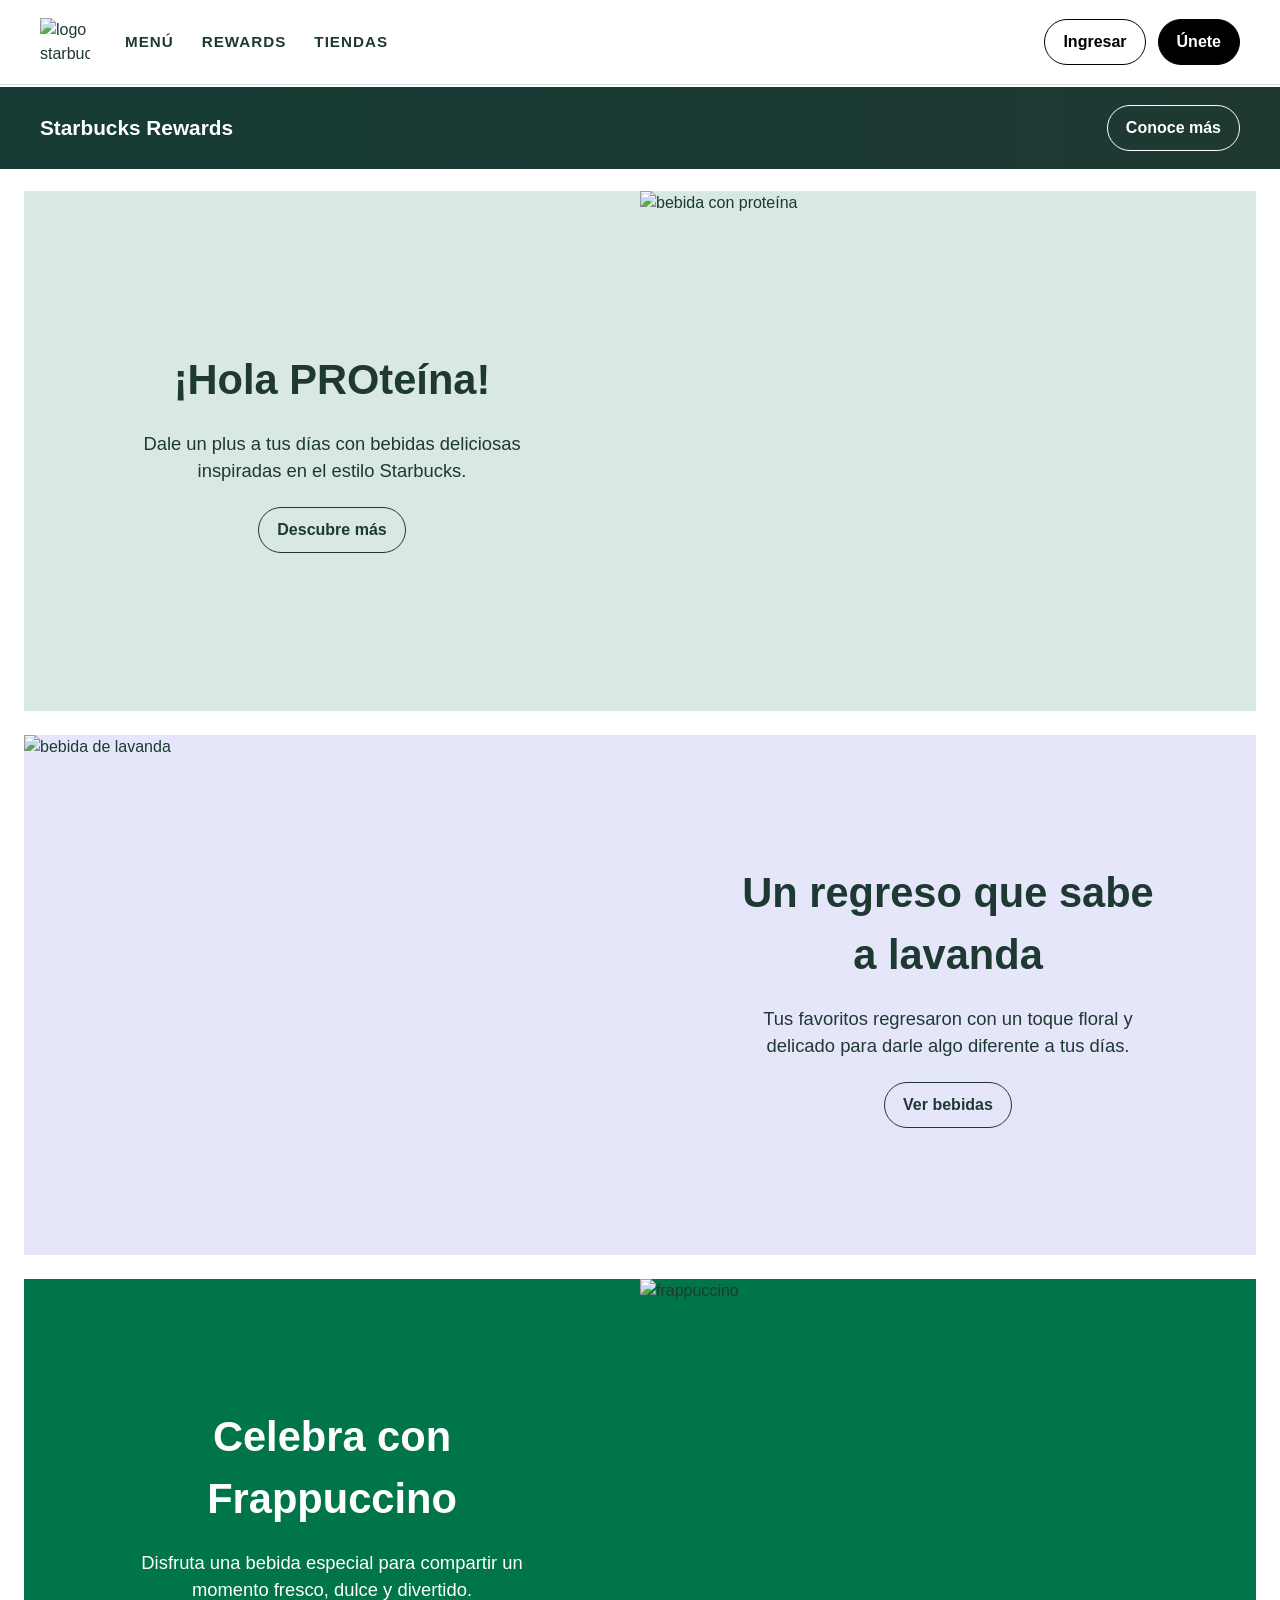
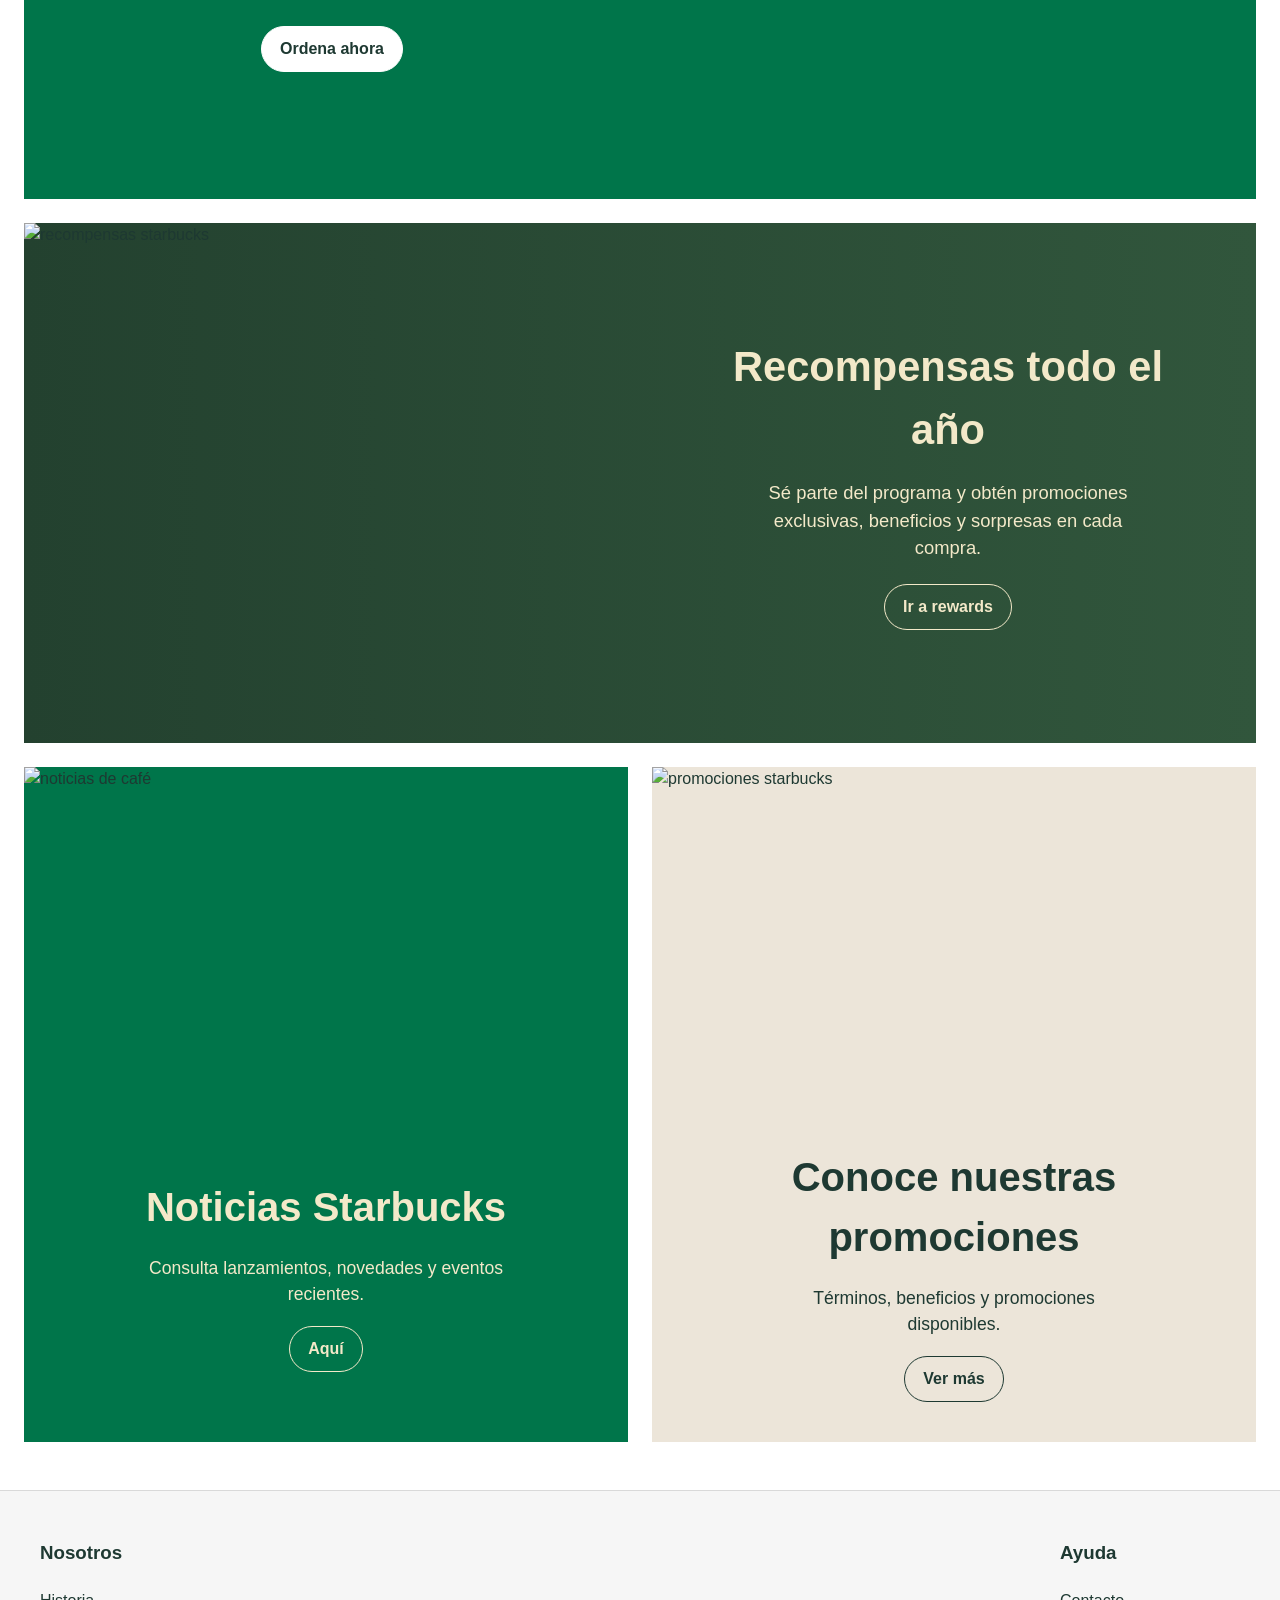
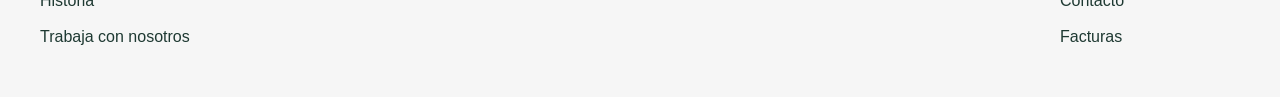
==== index.html @ 91d289ae "acomodo de imagnes" ====
<!DOCTYPE html>
<html lang="es">
<head>
  <meta charset="UTF-8">
  <meta name="viewport" content="width=device-width, initial-scale=1.0">
  <title>Proyecto Final</title>

  <!-- Referencia a CSS -->
  <link rel="stylesheet" href="styles.css">
</head>
<body>

  <!-- Encabezado -->
  <header class="encabezado">

    <!-- Lado izquierdo: logo + menú -->
    <section class="lado izquierdo">
      <a href="index.html" class="logo">
        <img src="https://static.vecteezy.com/system/resources/previews/022/636/379/non_2x/starbucks-logo-starbucks-icon-transparent-free-png.png" alt="logo starbucks">
      </a>

      <nav class="nav">
        <a href="index.html">Menú</a>
        <a href="rewards.html">Rewards</a>
        <a href="#">Tiendas</a>
      </nav>
    </section>

    <!-- Lado derecho: botones -->
    <section class="lado derecho">
      <a href="#" class="claro">Ingresar</a>
      <a href="#" class="oscuro">Únete</a>
    </section>

  </header>

  <!-- Barra verde -->
  <section class="barra">
    <h1>Starbucks Rewards</h1>
    <a href="rewards.html" class="borde-blanco">Conoce más</a>
  </section>

  <main>

    <!-- Promocional 1 -->
    <section class="promo promo-inicio">
      <section class="txt">
        <h2>¡Hola PROteína!</h2>
        <p>
          Dale un plus a tus días con bebidas deliciosas inspiradas en el estilo Starbucks.
        </p>
        <a href="#" class="btn borde">Descubre más</a>
      </section>

      <section class="img">
        <img src="https://lbal-starbucks-prod-files-default.s3.amazonaws.com/s3fs-public/2026-03/POST_LAUNCH_PROTEINA_MEXICO_MatchaProteinLatte%20(2)%20(1).png" alt="bebida con proteína">
      </section>
    </section>

    <!-- Promocional 2 -->
    <section class="promo promo-lavanda invertir">
      <section class="txt">
        <h2>Un regreso que sabe a lavanda</h2>
        <p>
          Tus favoritos regresaron con un toque floral y delicado para darle algo diferente a tus días.
        </p>
        <a href="#" class="btn borde">Ver bebidas</a>
      </section>

      <section class="img">
        <img src="https://about.starbucks.com/uploads/sites/21/2024/06/SH_WINTER_LIFESTYLE_LAVENDER-WHITE-MOCHA-FRAPP_01.jpg" alt="bebida de lavanda">
      </section>
    </section>

    <!-- Promocional 3 -->
    <section class="promo promo-verde">
      <section class="txt blanco">
        <h2>Celebra con Frappuccino</h2>
        <p>
          Disfruta una bebida especial para compartir un momento fresco, dulce y divertido.
        </p>
        <a href="#" class="btn btn-blanco">Ordena ahora</a>
      </section>

      <section class="img">
        <img src="https://www.clarin.com/2020/09/30/EjIM9hfpm_720x0__1.jpg" alt="frappuccino">
      </section>
    </section>

    <!-- Promocional 4 -->
    <section class="promo promo-oscuro invertir">
      <section class="txt crema">
        <h2>Recompensas todo el año</h2>
        <p>
          Sé parte del programa y obtén promociones exclusivas, beneficios y sorpresas en cada compra.
        </p>
        <a href="rewards.html" class="btn btn-crema">Ir a rewards</a>
      </section>

      <section class="img">
        <img src="https://isopixel.net/wp-content/uploads/2021/09/Merch_reciclado.jpg" alt="recompensas starbucks">
      </section>
    </section>

    <!-- Bloque doble -->
    <section class="doble">

      <!-- Tarjeta 1 -->
      <section class="mini mini-verde">
        <section class="mini-img">
          <img src="https://media.glamour.mx/photos/64e7ae3ae62d96ecddd6262c/16:9/w_2560%2Cc_limit/GL_8.22_Pumpkin-Spice-Lattejpg.jpg" alt="noticias de café">
        </section>

        <section class="mini-txt crema">
          <h2>Noticias Starbucks</h2>
          <p>Consulta lanzamientos, novedades y eventos recientes.</p>
          <a href="#" class="btn btn-crema">Aquí</a>
        </section>
      </section>

      <!-- Tarjeta 2 -->
      <section class="mini mini-claro">
        <section class="mini-img">
          <img src="https://cazaofertas.com.mx/wp-content/uploads/2025/01/Starbucks-Combo-070125-00.jpg" alt="promociones starbucks">
        </section>

        <section class="mini-txt">
          <h2>Conoce nuestras promociones</h2>
          <p>Términos, beneficios y promociones disponibles.</p>
          <a href="#" class="btn borde">Ver más</a>
        </section>
      </section>

    </section>

  </main>

  <!-- Footer -->
  <footer class="pie">
    <section class="cols">

      <section class="col">
        <h3>Nosotros</h3>
        <a href="#">Historia</a>
        <a href="#">Trabaja con nosotros</a>
      </section>

      <section class="col">
        <h3>Ayuda</h3>
        <a href="#">Contacto</a>
        <a href="#">Facturas</a>
      </section>

    </section>
  </footer>

</body>
</html>
---- styles.css ----
/* Ajuste general*/
* {
  margin: 0;
  padding: 0;
  box-sizing: border-box;
}

/* ===== HERENCIA ===== */
body {
  font-family: Arial, Helvetica, sans-serif;
  color: #1e3932;
  line-height: 1.5;
  background-color: #ffffff;
  overflow-x: hidden;
}

a {
  text-decoration: none;
  color: inherit;
}

img {
  width: 100%;
  display: block;
}

/* ===== CONTENEDOR GENERAL ===== */
main {
  max-width: 1280px;
  margin: 0 auto;
  padding: 24px;
}

/* ===== ENCABEZADO ===== */
.encabezado {
  position: sticky;
  top: 0;
  z-index: 1000;
  background-color: #ffffff;
  border-bottom: 1px solid #d9d9d9;
  padding: 18px 40px;

  display: flex;
  justify-content: space-between;
  align-items: center;
}

.lado {
  display: flex;
  align-items: center;
}

.izquierdo {
  gap: 35px;
}

.derecho {
  gap: 12px;
}

/* ===== LOGO ===== */
.logo {
  display: flex;
  align-items: center;
}

.logo img {
  width: 50px;
  height: auto;
}

/* ===== MENÚ ===== */
.nav {
  display: flex;
  gap: 28px;
}

.nav a {
  font-size: 0.95rem;
  font-weight: bold;
  text-transform: uppercase;
  letter-spacing: 1px;
}

.nav a:hover {
  color: #00754a;
}

/* ===== BOTONES ===== */
.btn,
.claro,
.oscuro,
.borde-blanco,
.btn-blanco,
.btn-crema {
  display: inline-block;
  padding: 10px 18px;
  border-radius: 25px;
  font-weight: bold;
  transition: 0.3s;
}

.claro {
  background-color: #ffffff;
  color: #000000;
  border: 1px solid #000000;
}

.oscuro {
  background-color: #000000;
  color: #ffffff;
  border: 1px solid #000000;
}

.borde {
  border: 1px solid #1e3932;
  color: #1e3932;
  background-color: transparent;
}

.borde-blanco {
  border: 1px solid #ffffff;
  color: #ffffff;
  background-color: transparent;
}

.btn-blanco {
  background-color: #ffffff;
  color: #1e3932;
  border: 1px solid #ffffff;
}

.btn-crema {
  background-color: transparent;
  color: #f3e9c9;
  border: 1px solid #f3e9c9;
}

.claro:hover,
.oscuro:hover,
.borde:hover,
.borde-blanco:hover,
.btn-blanco:hover,
.btn-crema:hover {
  transform: scale(1.03);
}

/* ===== BARRA VERDE ===== */
.barra {
  position: sticky;
  top: 87px;
  z-index: 900;
  background: linear-gradient(to right, #163b35, #1e3932);
  color: #ffffff;
  padding: 18px 40px;

  display: flex;
  justify-content: space-between;
  align-items: center;
}

.barra h1 {
  font-size: 1.3rem;
  font-weight: bold;
}

/* ===== PROMOCIONALES ===== */
.promo {
  width: 100%;
  min-height: 520px;
  margin-bottom: 24px;
  overflow: hidden;

  display: flex;
  align-items: stretch;
}

.txt,
.img {
  width: 50%;
  min-height: 520px;
}

.txt {
  display: flex;
  flex-direction: column;
  justify-content: center;
  align-items: center;
  text-align: center;
  padding: 40px 60px;
}

.txt h2 {
  font-size: 2.6rem;
  margin-bottom: 18px;
  max-width: 430px;
}

.txt p {
  font-size: 1.15rem;
  max-width: 420px;
  margin-bottom: 22px;
}

.img {
  overflow: hidden;
}

.img img {
  width: 100%;
  height: 100%;
  object-fit: cover;
  object-position: center;
}

/* ===== COLORES PROMOCIONALES ===== */
.promo-inicio {
  background-color: #d9e8e3;
}

.promo-lavanda {
  background-color:#E6E6FA;
}

.promo-verde {
  background-color: #00754a;
}

.promo-oscuro {
  background: linear-gradient(to right, #23412f, #31563c);
}

.invertir {
  flex-direction: row-reverse;
}

.blanco {
  color: #ffffff;
}

.crema {
  color: #f3e9c9;
}

/* ===== BLOQUE DOBLE ===== */
.doble {
  width: 100%;
  margin-bottom: 24px;

  display: flex;
  gap: 24px;
}

.mini {
  width: 50%;
  min-height: 620px;
  overflow: hidden;

  display: flex;
  flex-direction: column;
}

.mini-verde {
  background-color: #00754a;
}

.mini-claro {
  background-color: #ece5d9;
}

.mini-img {
  height: 340px;
  overflow: hidden;
}

.mini-img img {
  width: 100%;
  height: 340px;
  object-fit: cover;
  object-position: 70% center;
  display:block;
}

.mini-txt {
  flex: 1;
  display: flex;
  flex-direction: column;
  justify-content: center;
  align-items: center;
  gap: 18px;
  text-align: center;
  padding: 40px 30px;
}

.mini-txt h2 {
  font-size: 2.5rem;
  max-width: 420px;
}

.mini-txt p {
  font-size: 1.1rem;
  max-width: 360px;
}

/* ===== FOOTER ===== */
.pie {
  background-color: #f6f6f6;
  padding: 48px 40px;
  border-top: 1px solid #d9d9d9;
}

.cols {
  max-width: 1280px;
  margin: 0 auto;

  display: flex;
  justify-content: space-between;
  gap: 30px;
  flex-wrap: wrap;
}

.col {
  min-width: 180px;

  display: flex;
  flex-direction: column;
  gap: 12px;
}

.col h3 {
  margin-bottom: 10px;
}

.col a:hover {
  color: #00754a;
}
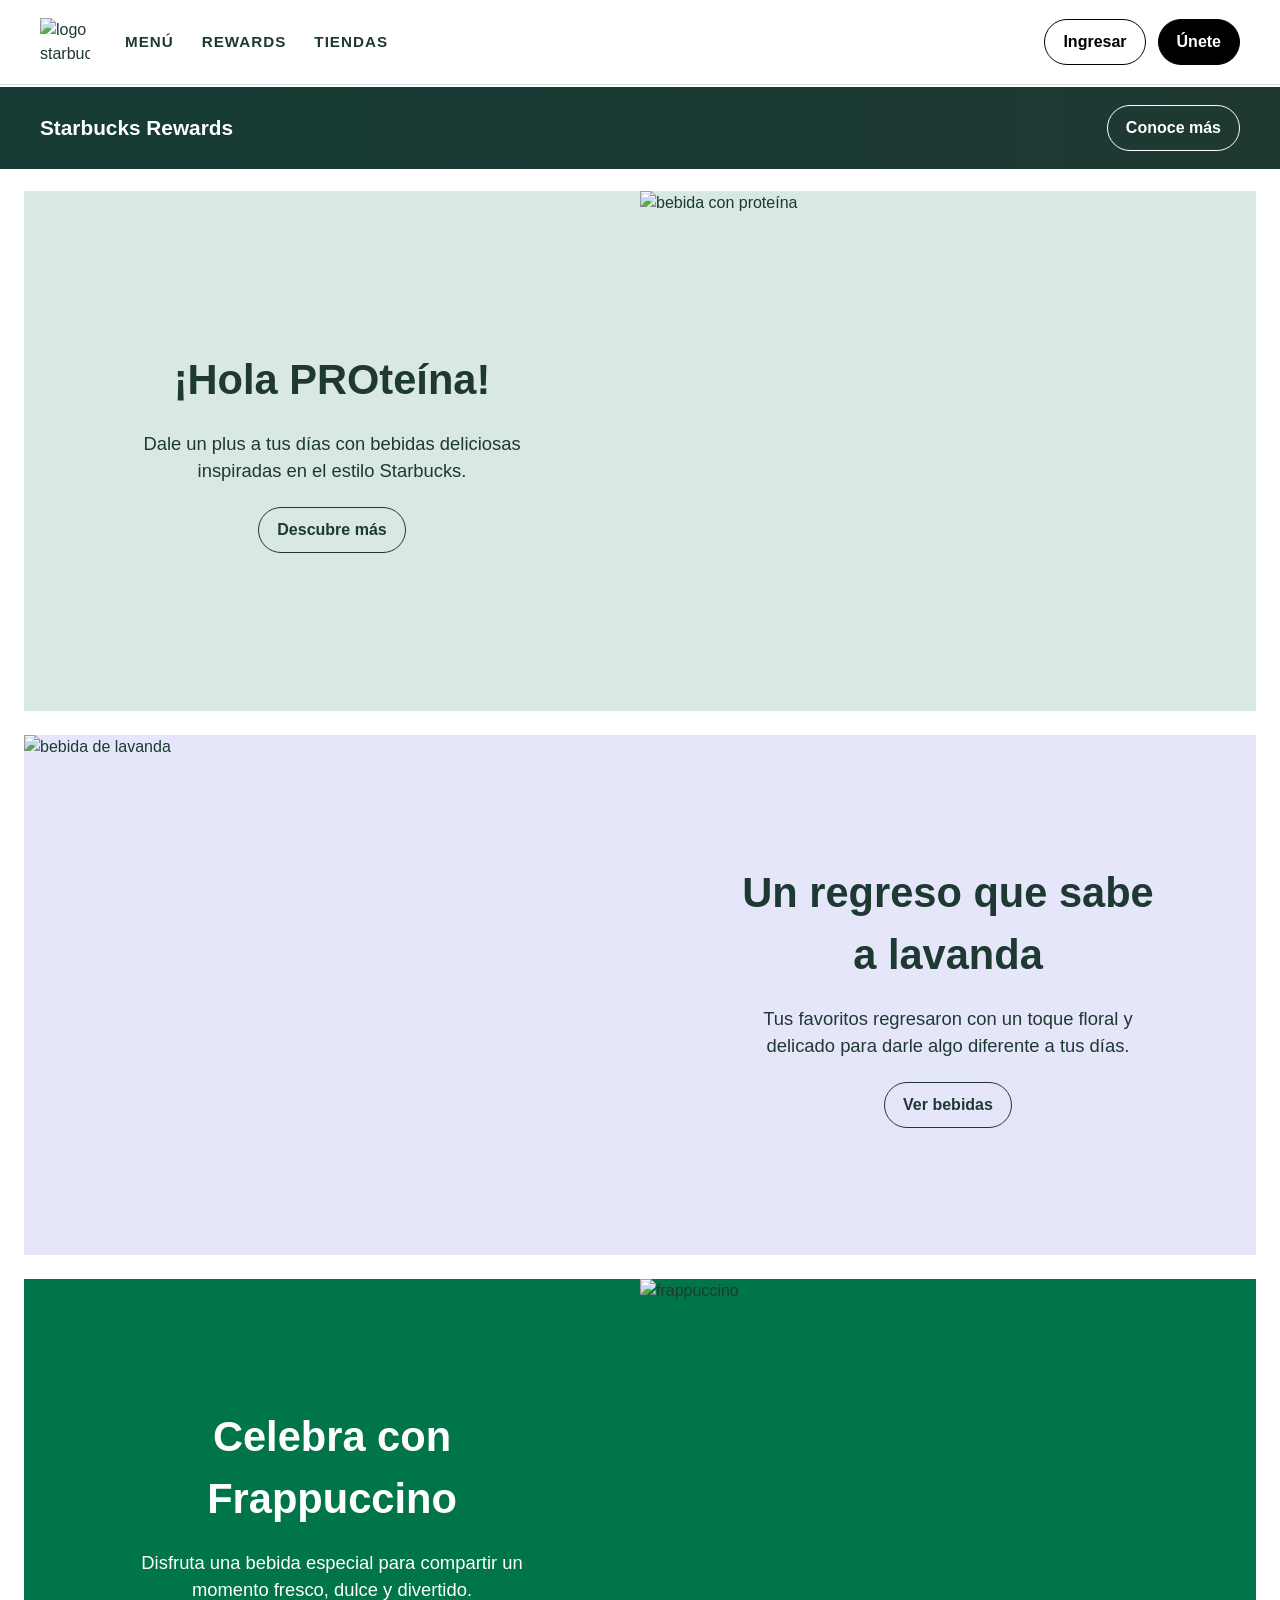
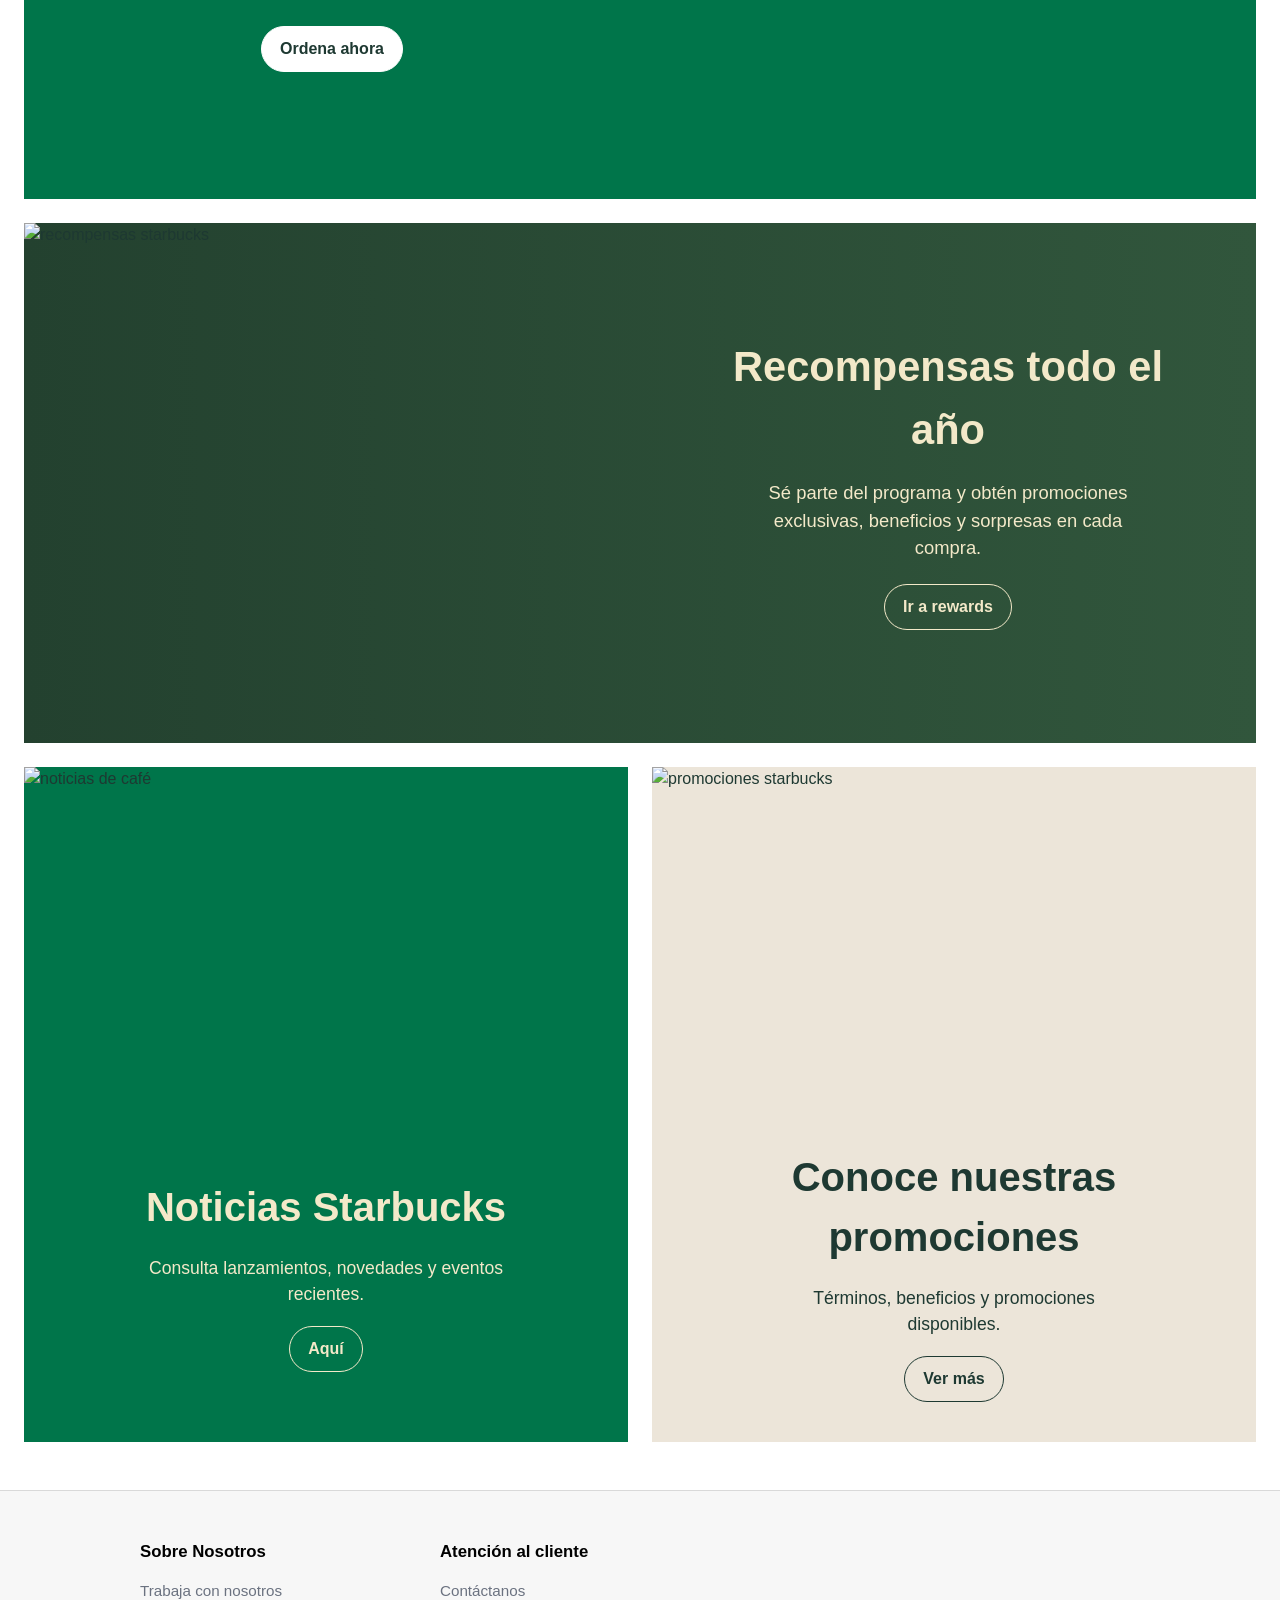
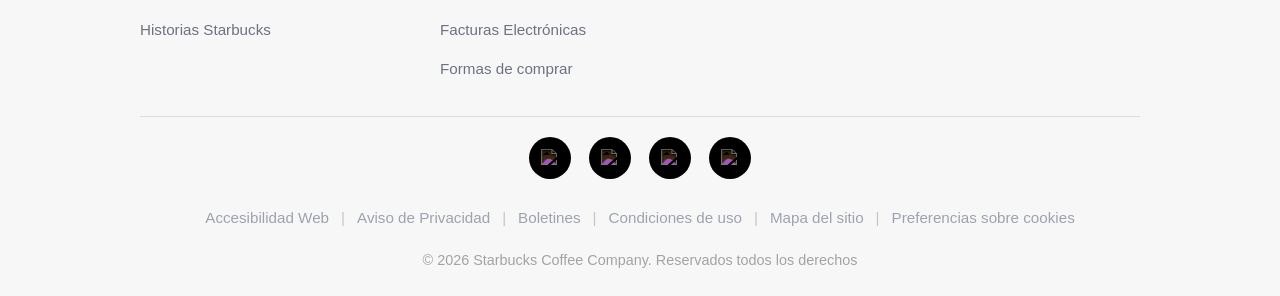
==== commit c1cbbd22: "modificaciones al pie de pagina" ====
--- a/index.html
+++ b/index.html
@@ -121,7 +121,7 @@
       <!-- Tarjeta 2 -->
       <section class="mini mini-claro">
         <section class="mini-img">
-          <img src="https://cazaofertas.com.mx/wp-content/uploads/2025/01/Starbucks-Combo-070125-00.jpg" alt="promociones starbucks">
+          <img src="https://www.hisguadalajara.com.mx/2364647872367/img/promociones/16029121639691835835f8a7fa3db255.jpg" alt="promociones starbucks">
         </section>
 
         <section class="mini-txt">
@@ -135,24 +135,71 @@
 
   </main>
 
-  <!-- Footer -->
-  <footer class="pie">
+ <!-- Pie de página -->
+<footer class="pie">
+
+  <section class="pie-centro">
+
+    <!-- Columnas -->
     <section class="cols">
 
       <section class="col">
-        <h3>Nosotros</h3>
-        <a href="#">Historia</a>
+        <h3>Sobre Nosotros</h3>
         <a href="#">Trabaja con nosotros</a>
+        <a href="#">Historias Starbucks</a>
       </section>
 
       <section class="col">
-        <h3>Ayuda</h3>
-        <a href="#">Contacto</a>
-        <a href="#">Facturas</a>
-      </section>
-
-    </section>
-  </footer>
+        <h3>Atención al cliente</h3>
+        <a href="#">Contáctanos</a>
+        <a href="#">Facturas Electrónicas</a>
+        <a href="#">Formas de comprar</a>
+      </section>
+
+    </section>
+
+    <!-- Línea -->
+    <section class="linea"></section>
+
+    <!-- Redes -->
+    <section class="redes">
+
+      <a href="#" target="_blank" class="red">
+        <img src="https://cdn-icons-png.flaticon.com/512/733/733547.png" alt="facebook">
+      </a>
+
+      <a href="#" target="_blank" class="red">
+        <img src="https://cdn-icons-png.flaticon.com/512/733/733558.png" alt="instagram">
+      </a>
+
+      <a href="#" target="_blank" class="red">
+        <img src="https://cdn-icons-png.flaticon.com/512/733/733579.png" alt="x">
+      </a>
+
+      <a href="#" target="_blank" class="red">
+        <img src="https://cdn-icons-png.flaticon.com/512/733/733646.png" alt="youtube">
+      </a>
+
+    </section>
+
+    <!-- Links legales -->
+    <section class="legal">
+      <a href="#">Accesibilidad Web</a>
+      <a href="#">Aviso de Privacidad</a>
+      <a href="#">Boletines</a>
+      <a href="#">Condiciones de uso</a>
+      <a href="#">Mapa del sitio</a>
+      <a href="#">Preferencias sobre cookies</a>
+    </section>
+
+    <!-- Copy -->
+    <section class="copy">
+      <p>© 2026 Starbucks Coffee Company. Reservados todos los derechos</p>
+    </section>
+
+  </section>
+
+</footer>
 
 </body>
 </html>
--- a/styles.css
+++ b/styles.css
@@ -305,33 +305,116 @@
 
 /* ===== FOOTER ===== */
 .pie {
-  background-color: #f6f6f6;
-  padding: 48px 40px;
+  background-color: #f7f7f7;
   border-top: 1px solid #d9d9d9;
-}
-
+  padding: 48px 24px 24px;
+}
+
+.pie-centro {
+  max-width: 1000px;
+  margin: 0 auto;
+}
+
+/* Columnas */
 .cols {
-  max-width: 1280px;
-  margin: 0 auto;
-
-  display: flex;
-  justify-content: space-between;
-  gap: 30px;
+  display: flex;
+  gap: 80px;
   flex-wrap: wrap;
+  margin-bottom: 36px;
 }
 
 .col {
-  min-width: 180px;
-
   display: flex;
   flex-direction: column;
-  gap: 12px;
+  gap: 16px;
+  min-width: 220px;
 }
 
 .col h3 {
-  margin-bottom: 10px;
+  font-size: 1.05rem;
+  font-weight: bold;
+  color: #000;
+}
+
+.col a {
+  font-size: 0.95rem;
+  color: #6b7280;
 }
 
 .col a:hover {
   color: #00754a;
+}
+
+/* Línea */
+.linea {
+  width: 100%;
+  height: 1px;
+  background-color: #dddddd;
+  margin: 20px 0;
+}
+
+/* Redes */
+.redes {
+  display: flex;
+  justify-content: center;
+  gap: 18px;
+  margin-bottom: 28px;
+}
+
+.red {
+  width: 42px;
+  height: 42px;
+  border-radius: 50%;
+  background-color: #000;
+
+  display: flex;
+  justify-content: center;
+  align-items: center;
+
+  transition: all 0.3s ease;
+}
+
+.red:hover {
+  background-color: #00754a;
+  transform: translateY(-3px) scale(1.1);
+}
+
+.red img {
+  width: 18px;
+  height: 18px;
+  object-fit: contain;
+  filter: invert(1);
+}
+
+/* Links legales */
+.legal {
+  display: flex;
+  justify-content: center;
+  flex-wrap: wrap;
+  gap: 12px;
+  text-align: center;
+  margin-bottom: 20px;
+}
+
+.legal a {
+  font-size: 0.95rem;
+  color: #9ca3af;
+  position: relative;
+}
+
+/* Separadores */
+.legal a:not(:last-child)::after {
+  content: "|";
+  margin-left: 12px;
+  color: #c4c4c4;
+}
+
+/* Copy */
+.copy {
+  text-align: center;
+}
+
+.copy p {
+  font-size: 0.9rem;
+  color: #a3a3a3;
 }
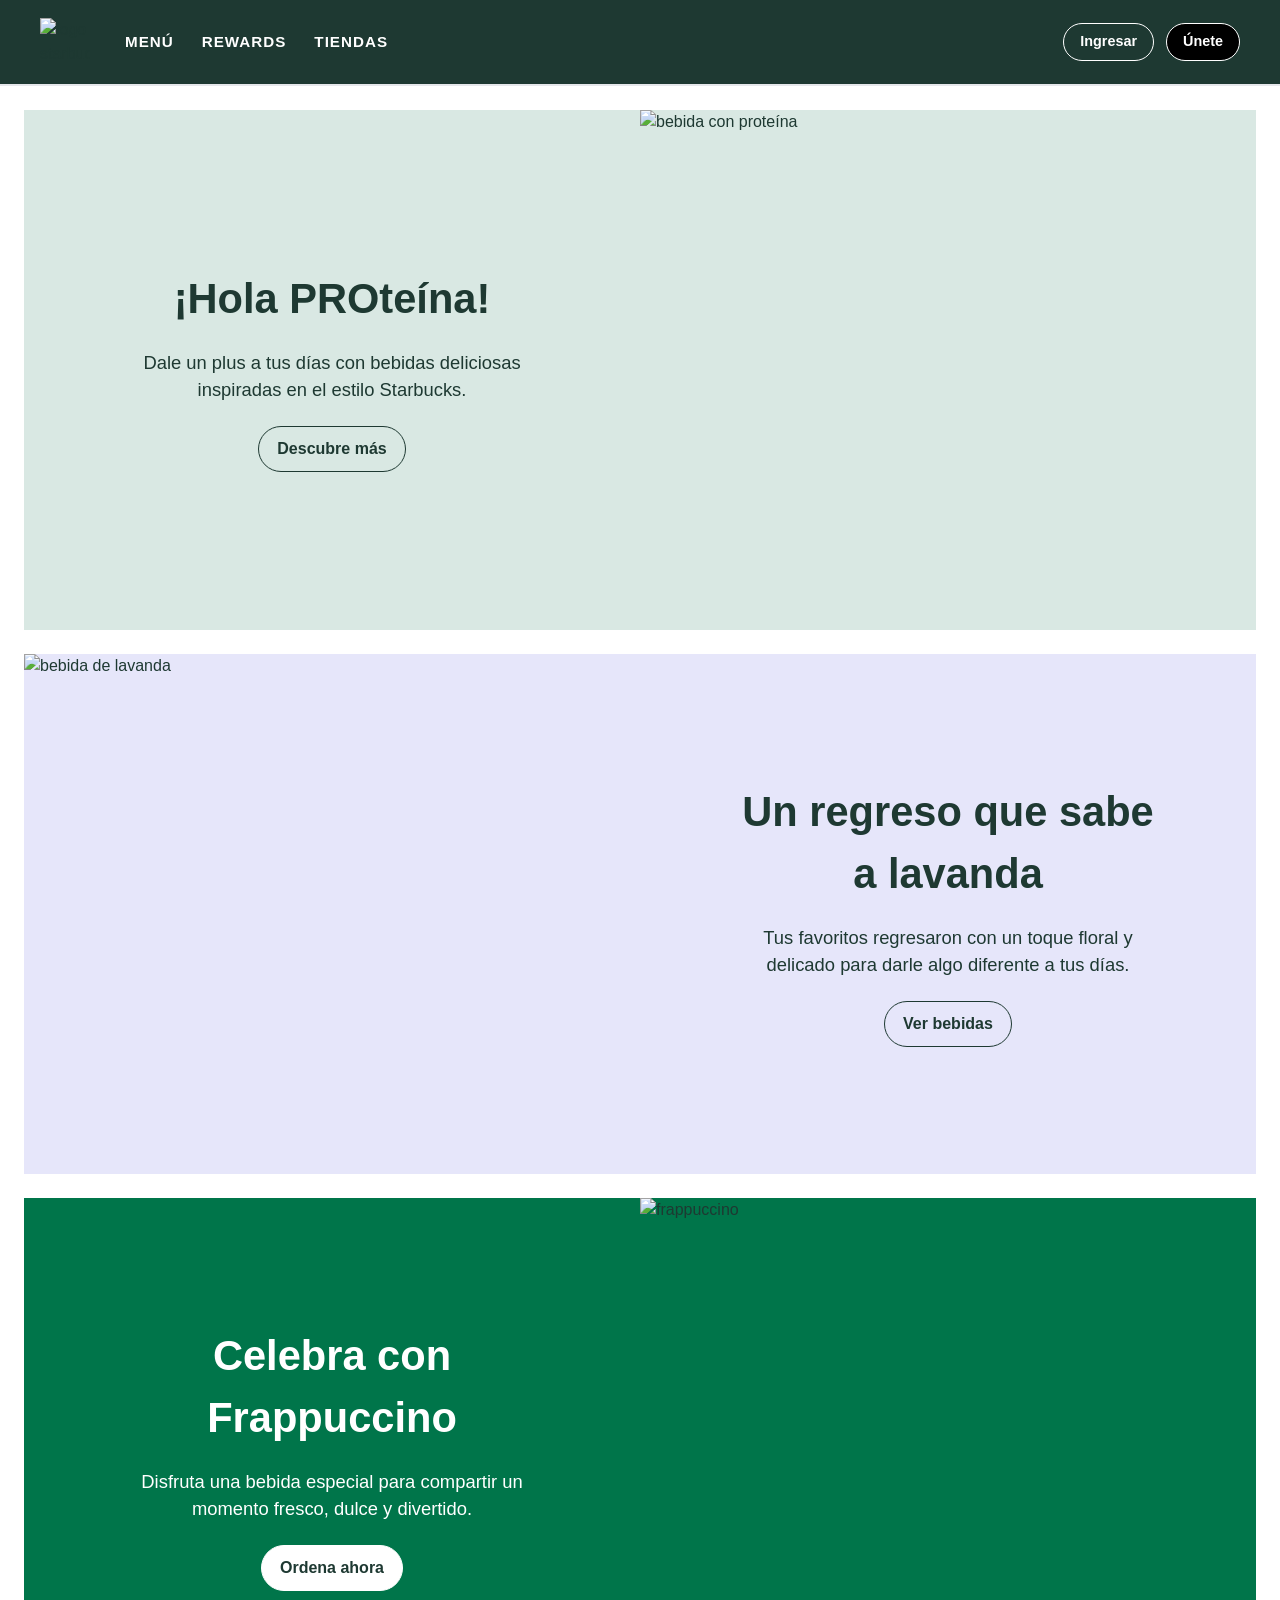
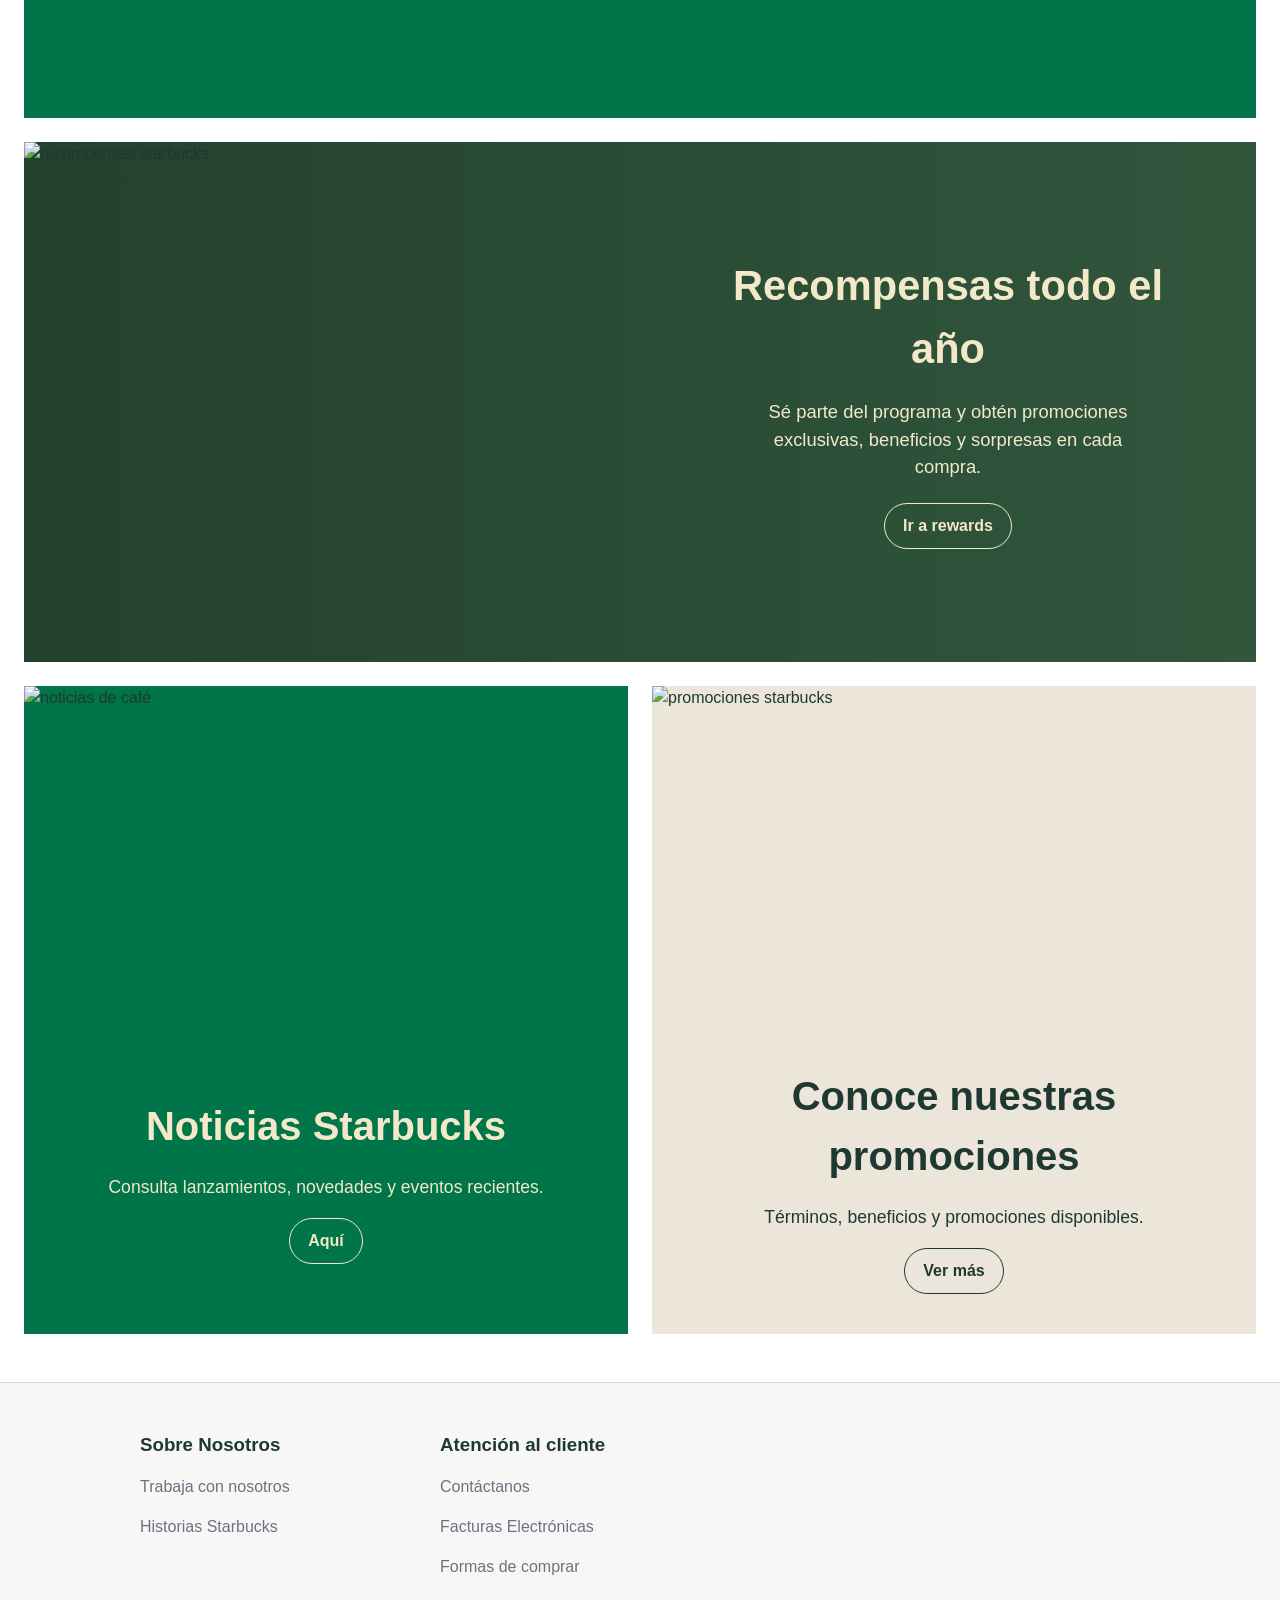
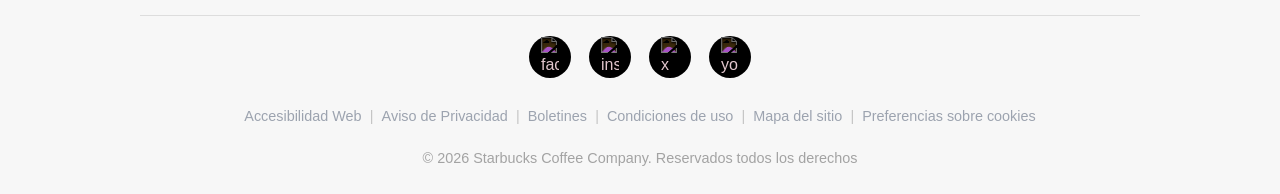
==== commit 3aa52e50: "Termino de footer y enlace a rewards" ====
--- a/index.html
+++ b/index.html
@@ -34,11 +34,7 @@
 
   </header>
 
-  <!-- Barra verde -->
-  <section class="barra">
-    <h1>Starbucks Rewards</h1>
-    <a href="rewards.html" class="borde-blanco">Conoce más</a>
-  </section>
+
 
   <main>
 
@@ -164,33 +160,34 @@
     <!-- Redes -->
     <section class="redes">
 
-      <a href="#" target="_blank" class="red">
+      <a href="https://www.facebook.com/StarbucksMexico" target="_blank" class="red">
         <img src="https://cdn-icons-png.flaticon.com/512/733/733547.png" alt="facebook">
       </a>
 
-      <a href="#" target="_blank" class="red">
+      <a href="https://www.instagram.com/starbucksMex/" target="_blank" class="red">
         <img src="https://cdn-icons-png.flaticon.com/512/733/733558.png" alt="instagram">
       </a>
 
-      <a href="#" target="_blank" class="red">
+      <a href="https://www.instagram.com/starbucksMex/" target="_blank" class="red">
         <img src="https://cdn-icons-png.flaticon.com/512/733/733579.png" alt="x">
       </a>
 
-      <a href="#" target="_blank" class="red">
+      <a href="https://www.youtube.com/user/StarbucksMexico?app=desktop" target="_blank" class="red">
         <img src="https://cdn-icons-png.flaticon.com/512/733/733646.png" alt="youtube">
       </a>
 
     </section>
 
-    <!-- Links legales -->
-    <section class="legal">
-      <a href="#">Accesibilidad Web</a>
-      <a href="#">Aviso de Privacidad</a>
-      <a href="#">Boletines</a>
-      <a href="#">Condiciones de uso</a>
-      <a href="#">Mapa del sitio</a>
-      <a href="#">Preferencias sobre cookies</a>
-    </section>
+    <!-- Links reales -->
+    <section class="real">
+      <a href="https://www.starbucks.com.mx/articulo/accesibilidad-web">Accesibilidad Web</a>
+      <a href="https://www.starbucks.com.mx/articulo/aviso-de-privacidad">Aviso de Privacidad</a>
+      <a href="https://www.starbucks.com.mx/seccion/boletines">Boletines</a>
+      <a href="https://www.starbucks.com.mx/articulo/condiciones-de-uso-1">Condiciones de uso</a>
+      <a href="https://www.starbucks.com.mx/articulo/mapa-del-sitio">Mapa del sitio</a>
+      <a href="https://www.starbucks.com.mx/articulo/preferencias-sobre-cookie">Preferencias sobre cookies</a>
+    </section>
+
 
     <!-- Copy -->
     <section class="copy">
--- a/styles.css
+++ b/styles.css
@@ -1,4 +1,3 @@
-
 /* Ajuste general*/
 * {
   margin: 0;
@@ -37,13 +36,14 @@
   position: sticky;
   top: 0;
   z-index: 1000;
-  background-color: #ffffff;
-  border-bottom: 1px solid #d9d9d9;
+
+  background-color: #1E3932; /* verde Starbucks */
   padding: 18px 40px;
 
   display: flex;
   justify-content: space-between;
   align-items: center;
+  border-bottom: 2px solid #e5e7eb;
 }
 
 .lado {
@@ -67,7 +67,6 @@
 
 .logo img {
   width: 50px;
-  height: auto;
 }
 
 /* ===== MENÚ ===== */
@@ -81,16 +80,48 @@
   font-weight: bold;
   text-transform: uppercase;
   letter-spacing: 1px;
+  color: #ffffff;
 }
 
 .nav a:hover {
-  color: #00754a;
-}
-
-/* ===== BOTONES ===== */
+  color: #d4e9e2;
+}
+
+/* ===== BOTONES NAVBAR ===== */
+.claro,
+.oscuro {
+  display: inline-block;
+  padding: 7px 16px;
+  border-radius: 50px;
+  font-size: 0.9rem;
+  font-weight: bold;
+}
+
+/* Ingresar */
+.claro {
+  background-color: transparent;
+  color: #ffffff;
+  border: 1px solid #ffffff;
+}
+
+/* Únete */
+.oscuro {
+  background-color: #000000;
+  color: #ffffff;
+  border: 1px solid #ffffff;
+}
+
+/* Hover sencillo */
+.claro:hover {
+  background-color: rgba(255,255,255,0.1);
+}
+
+.oscuro:hover {
+  background-color: #333333;
+}
+
+/* ===== BOTONES GENERALES ===== */
 .btn,
-.claro,
-.oscuro,
 .borde-blanco,
 .btn-blanco,
 .btn-crema {
@@ -98,19 +129,6 @@
   padding: 10px 18px;
   border-radius: 25px;
   font-weight: bold;
-  transition: 0.3s;
-}
-
-.claro {
-  background-color: #ffffff;
-  color: #000000;
-  border: 1px solid #000000;
-}
-
-.oscuro {
-  background-color: #000000;
-  color: #ffffff;
-  border: 1px solid #000000;
 }
 
 .borde {
@@ -135,34 +153,6 @@
   background-color: transparent;
   color: #f3e9c9;
   border: 1px solid #f3e9c9;
-}
-
-.claro:hover,
-.oscuro:hover,
-.borde:hover,
-.borde-blanco:hover,
-.btn-blanco:hover,
-.btn-crema:hover {
-  transform: scale(1.03);
-}
-
-/* ===== BARRA VERDE ===== */
-.barra {
-  position: sticky;
-  top: 87px;
-  z-index: 900;
-  background: linear-gradient(to right, #163b35, #1e3932);
-  color: #ffffff;
-  padding: 18px 40px;
-
-  display: flex;
-  justify-content: space-between;
-  align-items: center;
-}
-
-.barra h1 {
-  font-size: 1.3rem;
-  font-weight: bold;
 }
 
 /* ===== PROMOCIONALES ===== */
@@ -211,16 +201,15 @@
   width: 100%;
   height: 100%;
   object-fit: cover;
-  object-position: center;
-}
-
-/* ===== COLORES PROMOCIONALES ===== */
+}
+
+/* ===== COLORES ===== */
 .promo-inicio {
   background-color: #d9e8e3;
 }
 
 .promo-lavanda {
-  background-color:#E6E6FA;
+  background-color: #E6E6FA;
 }
 
 .promo-verde {
@@ -245,18 +234,14 @@
 
 /* ===== BLOQUE DOBLE ===== */
 .doble {
-  width: 100%;
+  display: flex;
+  gap: 24px;
   margin-bottom: 24px;
-
-  display: flex;
-  gap: 24px;
 }
 
 .mini {
   width: 50%;
   min-height: 620px;
-  overflow: hidden;
-
   display: flex;
   flex-direction: column;
 }
@@ -271,15 +256,11 @@
 
 .mini-img {
   height: 340px;
-  overflow: hidden;
 }
 
 .mini-img img {
-  width: 100%;
-  height: 340px;
+  height: 100%;
   object-fit: cover;
-  object-position: 70% center;
-  display:block;
 }
 
 .mini-txt {
@@ -295,12 +276,10 @@
 
 .mini-txt h2 {
   font-size: 2.5rem;
-  max-width: 420px;
 }
 
 .mini-txt p {
   font-size: 1.1rem;
-  max-width: 360px;
 }
 
 /* ===== FOOTER ===== */
@@ -315,7 +294,6 @@
   margin: 0 auto;
 }
 
-/* Columnas */
 .cols {
   display: flex;
   gap: 80px;
@@ -331,13 +309,10 @@
 }
 
 .col h3 {
-  font-size: 1.05rem;
   font-weight: bold;
-  color: #000;
 }
 
 .col a {
-  font-size: 0.95rem;
   color: #6b7280;
 }
 
@@ -345,15 +320,12 @@
   color: #00754a;
 }
 
-/* Línea */
 .linea {
-  width: 100%;
   height: 1px;
   background-color: #dddddd;
   margin: 20px 0;
 }
 
-/* Redes */
 .redes {
   display: flex;
   justify-content: center;
@@ -370,46 +342,46 @@
   display: flex;
   justify-content: center;
   align-items: center;
-
-  transition: all 0.3s ease;
 }
 
 .red:hover {
   background-color: #00754a;
-  transform: translateY(-3px) scale(1.1);
 }
 
 .red img {
   width: 18px;
-  height: 18px;
-  object-fit: contain;
   filter: invert(1);
 }
 
-/* Links legales */
-.legal {
+/* ===== links reales ===== */
+.real {
   display: flex;
   justify-content: center;
   flex-wrap: wrap;
-  gap: 12px;
-  text-align: center;
+  gap: 0;
   margin-bottom: 20px;
 }
 
-.legal a {
-  font-size: 0.95rem;
+.real a {
   color: #9ca3af;
+  padding: 0 10px;
   position: relative;
-}
-
-/* Separadores */
-.legal a:not(:last-child)::after {
+  font-size: 0.9rem;
+}
+
+/* Palitos */
+.real a:not(:last-child)::after {
   content: "|";
-  margin-left: 12px;
+  position: absolute;
+  right: -2px;
   color: #c4c4c4;
 }
 
-/* Copy */
+/* Hover */
+.real a:hover {
+  color: #1e3932;
+}
+
 .copy {
   text-align: center;
 }
@@ -417,4 +389,112 @@
 .copy p {
   font-size: 0.9rem;
   color: #a3a3a3;
+}
+
+
+/*//////////////////////////////////////////////////////////////////////////////////////////////////////////////////////////////////////////////*/
+/* PÁGINA REWARDS */
+.rewards-page {
+  display: flex;
+  align-items: flex-start;
+}
+
+/* LADO IZQUIERDO */
+.rewards-left {
+  width: 40%;
+  background: linear-gradient(to bottom, #00754a, #0b3b2e);
+  min-height: calc(100vh - 86px);
+  position: sticky;
+  top: 86px;
+}
+
+.contenido-left {
+  min-height: calc(100vh - 86px);
+  display: flex;
+  flex-direction: column;
+  justify-content: center;
+  align-items: center;
+  color: #ffffff;
+  text-align: center;
+  padding: 40px 30px;
+}
+
+.rewards-logo {
+  width: 90px;
+  margin-bottom: 24px;
+}
+
+.contenido-left h1 {
+  font-size: 3rem;
+  line-height: 1.1;
+  margin-bottom: 20px;
+  letter-spacing: 2px;
+}
+
+.contenido-left p {
+  font-size: 1.2rem;
+  margin-bottom: 28px;
+}
+
+.rewards-left {
+  position: sticky;
+  top: 86px;
+}
+
+.rewards-botones {
+  display: flex;
+  gap: 18px;
+  margin-bottom: 30px;
+}
+
+.btn-left-claro,
+.btn-left-blanco {
+  display: inline-block;
+  padding: 10px 18px;
+  border-radius: 30px;
+  font-weight: bold;
+}
+
+.btn-left-claro {
+  border: 1px solid #ffffff;
+  color: #ffffff;
+  background-color: transparent;
+}
+
+.btn-left-blanco {
+  border: 1px solid #ffffff;
+  color: #1e3932;
+  background-color: #ffffff;
+}
+
+.rewards-cel {
+  width: 260px;
+  max-width: 100%;
+}
+
+/* LADO DERECHO */
+.rewards-right {
+  width: 60%;
+  background-color: #f8f8f6;
+}
+
+.bloque-reward {
+  min-height: 100vh;
+  padding: 80px 60px;
+  border-bottom: 1px solid #e5e7eb;
+}
+
+.bloque-reward h2 {
+  font-size: 2.2rem;
+  color: #1e3932;
+  margin-bottom: 18px;
+  text-align: center;
+}
+
+.bloque-reward p {
+  font-size: 1.1rem;
+  max-width: 650px;
+  margin: 0 auto;
+  text-align: center;
+  color: #1f2937;
 }
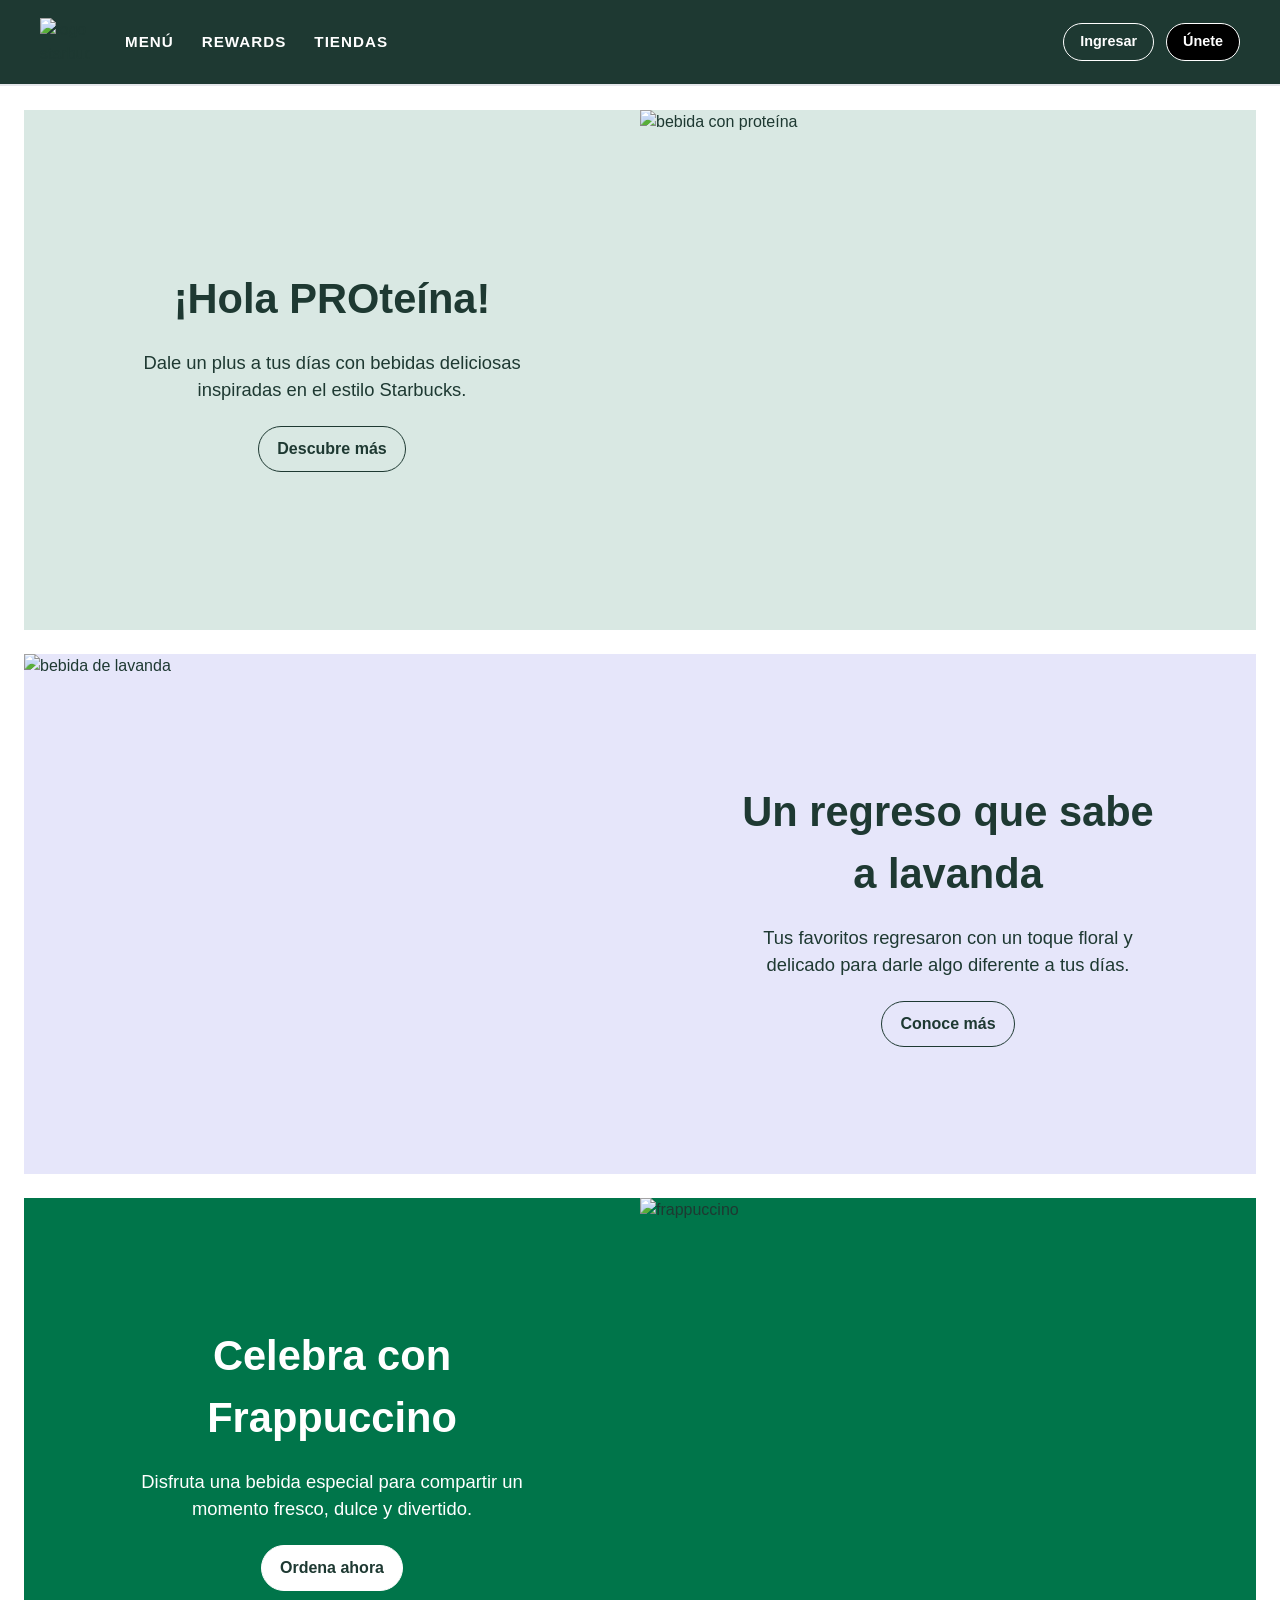
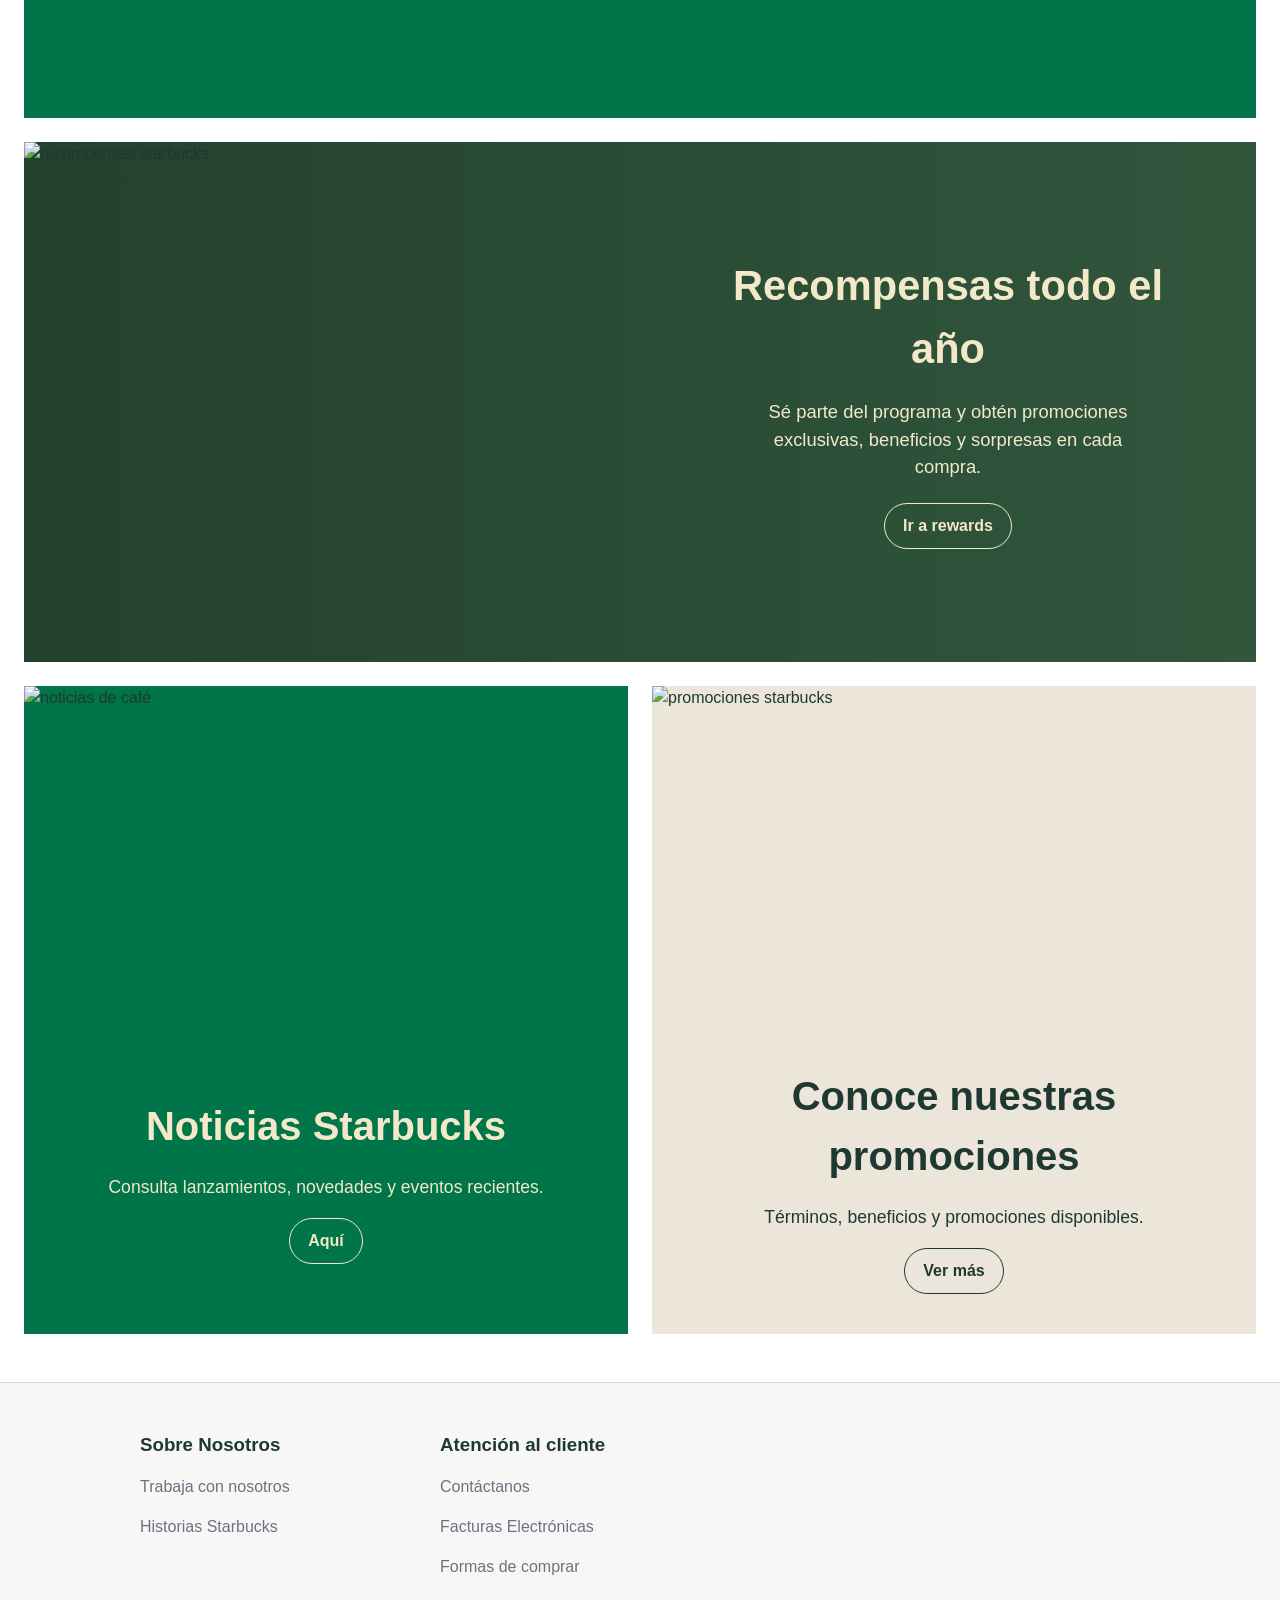
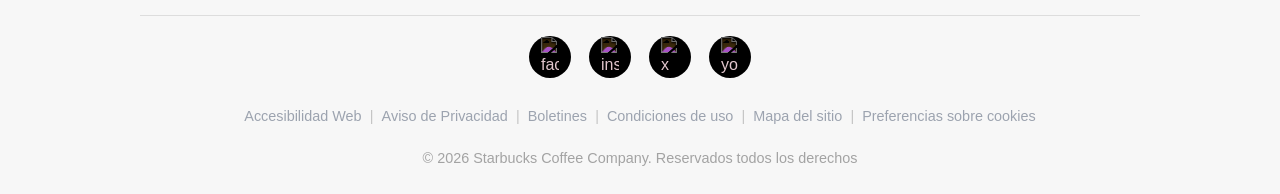
==== commit fbc9dbed: "agregar menu" ====
--- a/index.html
+++ b/index.html
@@ -4,16 +4,15 @@
   <meta charset="UTF-8">
   <meta name="viewport" content="width=device-width, initial-scale=1.0">
   <title>Proyecto Final</title>
-
-  <!-- Referencia a CSS -->
   <link rel="stylesheet" href="styles.css">
+
 </head>
 <body>
 
   <!-- Encabezado -->
   <header class="encabezado">
 
-    <!-- Lado izquierdo: logo + menú -->
+    <!-- Lado izquierdo -->
     <section class="lado izquierdo">
       <a href="index.html" class="logo">
         <img src="https://static.vecteezy.com/system/resources/previews/022/636/379/non_2x/starbucks-logo-starbucks-icon-transparent-free-png.png" alt="logo starbucks">
@@ -45,7 +44,7 @@
         <p>
           Dale un plus a tus días con bebidas deliciosas inspiradas en el estilo Starbucks.
         </p>
-        <a href="#" class="btn borde">Descubre más</a>
+        <a href="https://www.starbucks.com.mx/articulo/hola-proteina" class="btn borde">Descubre más</a>
       </section>
 
       <section class="img">
@@ -60,7 +59,7 @@
         <p>
           Tus favoritos regresaron con un toque floral y delicado para darle algo diferente a tus días.
         </p>
-        <a href="#" class="btn borde">Ver bebidas</a>
+        <a href="https://historias.starbucks.com/press/2026/starbucks-presenta-sus-bebidas-de-verano-y-un-nuevo-cafe-que-honra-a-mujeres-caficultoras/" class="btn borde">Conoce más</a>
       </section>
 
       <section class="img">
@@ -75,7 +74,7 @@
         <p>
           Disfruta una bebida especial para compartir un momento fresco, dulce y divertido.
         </p>
-        <a href="#" class="btn btn-blanco">Ordena ahora</a>
+        <a href="https://www.starbucks.com.mx/menu/bebidas/frappuccinosr" class="btn btn-blanco">Ordena ahora</a>
       </section>
 
       <section class="img">
@@ -110,7 +109,7 @@
         <section class="mini-txt crema">
           <h2>Noticias Starbucks</h2>
           <p>Consulta lanzamientos, novedades y eventos recientes.</p>
-          <a href="#" class="btn btn-crema">Aquí</a>
+          <a href="https://www.starbucks.com.mx/seccion/boletines" class="btn btn-crema">Aquí</a>
         </section>
       </section>
 
@@ -123,7 +122,7 @@
         <section class="mini-txt">
           <h2>Conoce nuestras promociones</h2>
           <p>Términos, beneficios y promociones disponibles.</p>
-          <a href="#" class="btn borde">Ver más</a>
+          <a href="https://www.starbucks.com.mx/seccion/terminos-y-condiciones" class="btn borde">Ver más</a>
         </section>
       </section>
 
--- a/styles.css
+++ b/styles.css
@@ -402,10 +402,11 @@
 /* LADO IZQUIERDO */
 .rewards-left {
   width: 40%;
-  background: linear-gradient(to bottom, #00754a, #0b3b2e);
   min-height: calc(100vh - 86px);
+  background: linear-gradient(to bottom, #00754a, #0a4d38);
   position: sticky;
   top: 86px;
+  overflow: hidden;
 }
 
 .contenido-left {
@@ -416,43 +417,36 @@
   align-items: center;
   color: #ffffff;
   text-align: center;
-  padding: 40px 30px;
-}
-
-.rewards-logo {
-  width: 90px;
+  padding: 50px 30px 30px;
+}
+
+.contenido-left h1 {
+  font-size: 4rem;
+  line-height: 1.15;
   margin-bottom: 24px;
-}
-
-.contenido-left h1 {
-  font-size: 3rem;
-  line-height: 1.1;
-  margin-bottom: 20px;
-  letter-spacing: 2px;
+  letter-spacing: 1px;
 }
 
 .contenido-left p {
-  font-size: 1.2rem;
+  font-size: 1.3rem;
   margin-bottom: 28px;
 }
 
-.rewards-left {
-  position: sticky;
-  top: 86px;
-}
-
 .rewards-botones {
   display: flex;
-  gap: 18px;
+  gap: 16px;
   margin-bottom: 30px;
+  flex-wrap: wrap;
+  justify-content: center;
 }
 
 .btn-left-claro,
 .btn-left-blanco {
   display: inline-block;
-  padding: 10px 18px;
+  padding: 10px 20px;
   border-radius: 30px;
   font-weight: bold;
+  font-size: 1rem;
 }
 
 .btn-left-claro {
@@ -467,34 +461,125 @@
   background-color: #ffffff;
 }
 
-.rewards-cel {
-  width: 260px;
-  max-width: 100%;
+.rewards-img {
+  width: 320px;
+  max-width: 85%;
+  height: auto;
+  display: block;
+  margin-top: 10px;
 }
 
 /* LADO DERECHO */
 .rewards-right {
   width: 60%;
-  background-color: #f8f8f6;
-}
-
-.bloque-reward {
-  min-height: 100vh;
-  padding: 80px 60px;
-  border-bottom: 1px solid #e5e7eb;
-}
-
-.bloque-reward h2 {
-  font-size: 2.2rem;
-  color: #1e3932;
-  margin-bottom: 18px;
+  background-color: #f7f7f2;
+}
+
+/* SECCIÓN BENEFICIOS */
+.beneficios-gold {
+  padding: 70px 60px;
+}
+
+.beneficios-gold h2 {
   text-align: center;
-}
-
-.bloque-reward p {
-  font-size: 1.1rem;
-  max-width: 650px;
+  font-size: 2rem;
+  line-height: 1.3;
+  color: #1e3932;
+  margin-bottom: 50px;
+}
+
+/* GRID */
+.grid-beneficios {
+  display: grid;
+  grid-template-columns: repeat(4, 1fr);
+  gap: 40px 28px;
+}
+
+.item-beneficio {
+  text-align: center;
+}
+
+.item-beneficio img {
+  width: 120px;
+  height: 120px;
+  object-fit: contain;
+  display: block;
+  margin: 0 auto 16px;
+}
+
+.item-beneficio p {
+  font-size: 1rem;
+  line-height: 1.5;
+  color: #1e3932;
+  max-width: 190px;
   margin: 0 auto;
-  text-align: center;
-  color: #1f2937;
+}
+
+/* TABLET */
+@media (max-width: 1100px) {
+  .contenido-left h1 {
+    font-size: 3.2rem;
+  }
+
+  .beneficios-gold {
+    padding: 55px 35px;
+  }
+
+  .grid-beneficios {
+    grid-template-columns: repeat(2, 1fr);
+    gap: 35px 20px;
+  }
+}
+
+/* CELULAR */
+@media (max-width: 768px) {
+  .rewards-page {
+    flex-direction: column;
+  }
+
+  .rewards-left,
+  .rewards-right {
+    width: 100%;
+  }
+
+  .rewards-left {
+    position: static;
+    min-height: auto;
+  }
+
+  .contenido-left {
+    min-height: auto;
+    padding: 50px 20px 30px;
+  }
+
+  .contenido-left h1 {
+    font-size: 2.6rem;
+  }
+
+  .contenido-left p {
+    font-size: 1.1rem;
+  }
+
+  .rewards-img {
+    width: 240px;
+    max-width: 80%;
+  }
+
+  .beneficios-gold {
+    padding: 45px 20px;
+  }
+
+  .beneficios-gold h2 {
+    font-size: 1.6rem;
+    margin-bottom: 35px;
+  }
+
+  .grid-beneficios {
+    grid-template-columns: 1fr;
+    gap: 28px;
+  }
+
+  .item-beneficio p {
+    max-width: 250px;
+  }
 }
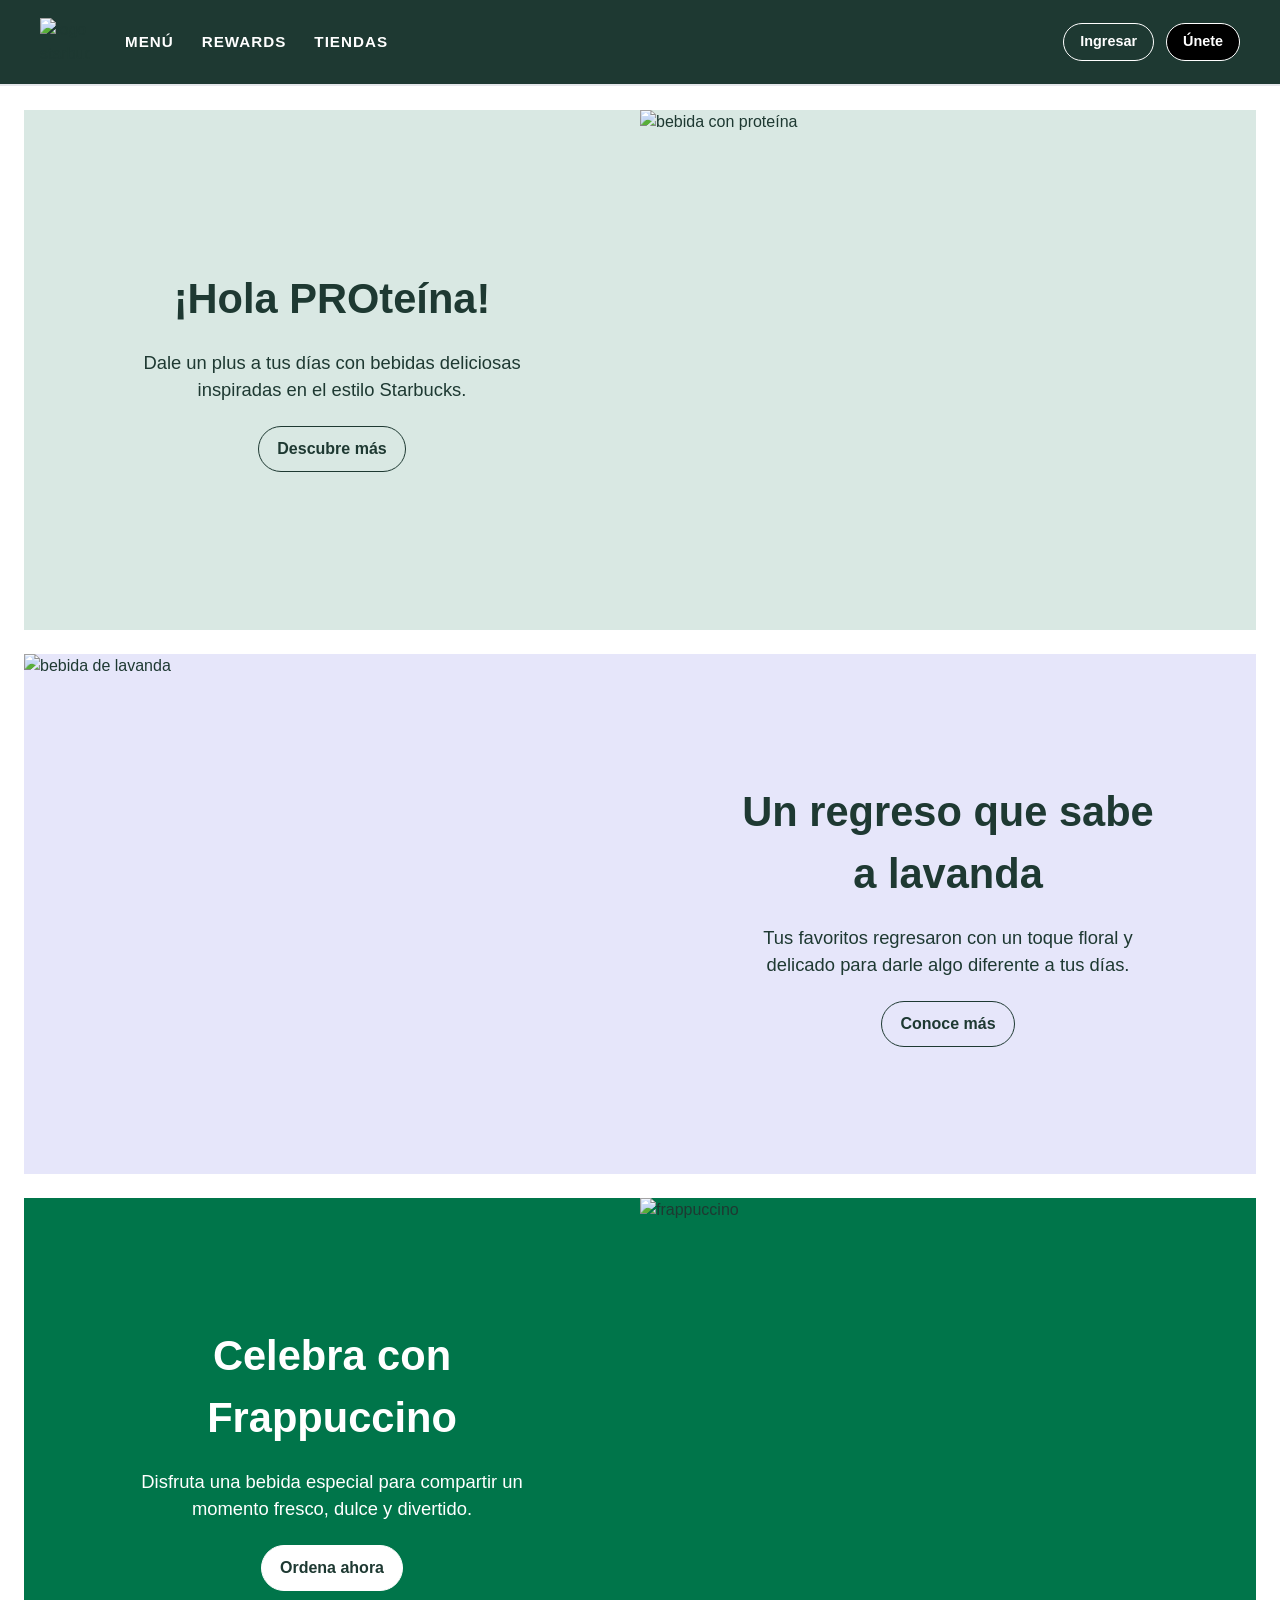
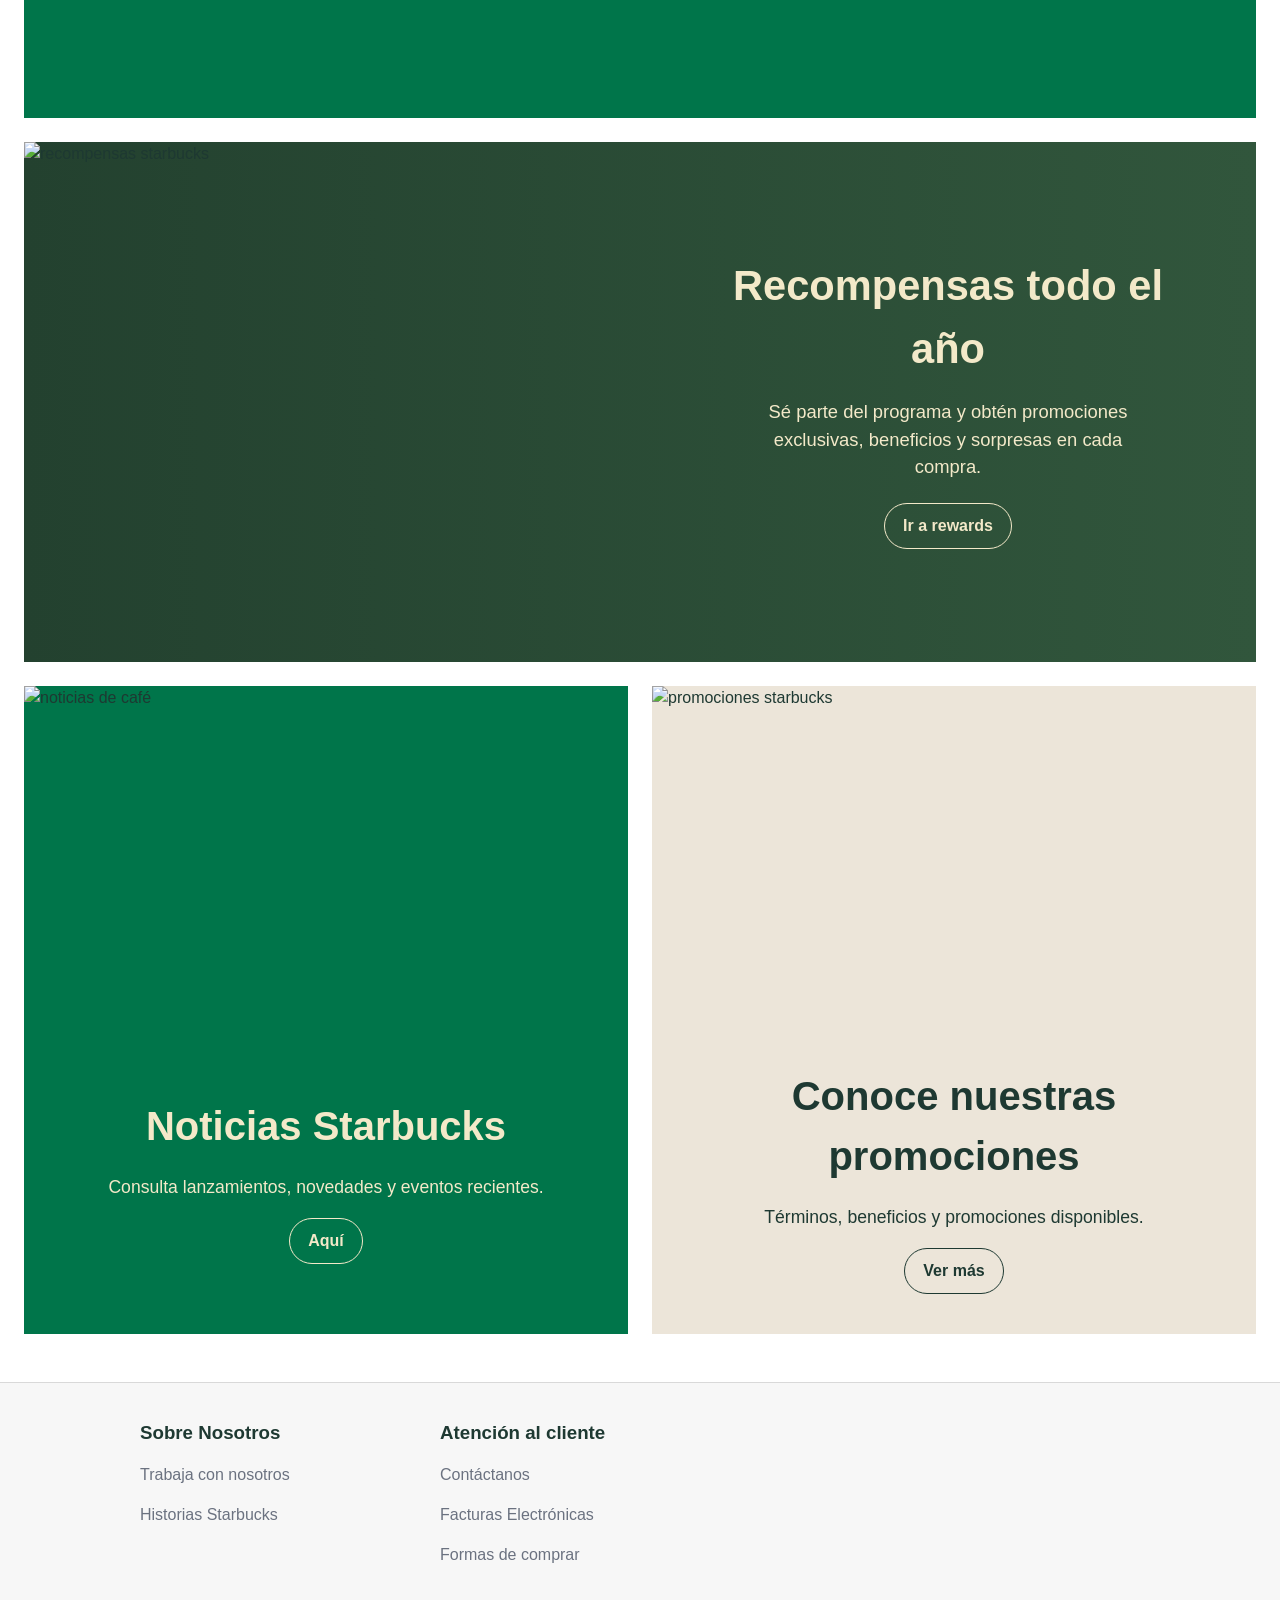
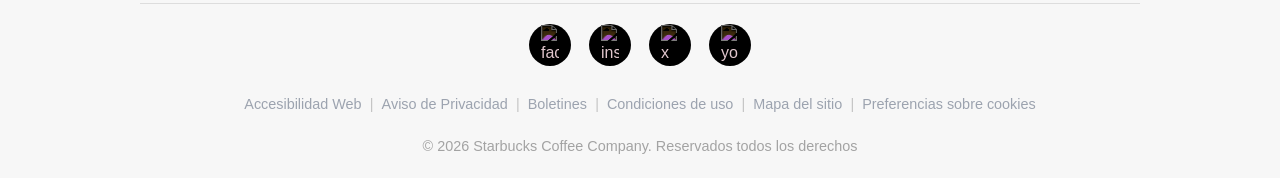
==== commit 04916bb9: "prueba con un estilo de menu mas parecido a starbucks" ====
--- a/index.html
+++ b/index.html
@@ -19,13 +19,13 @@
       </a>
 
       <nav class="nav">
-        <a href="index.html">Menú</a>
+        <a href="menu2.html">Menú</a>
         <a href="rewards.html">Rewards</a>
         <a href="#">Tiendas</a>
       </nav>
     </section>
 
-    <!-- Lado derecho: botones -->
+    <!-- Lado derecho-botones -->
     <section class="lado derecho">
       <a href="#" class="claro">Ingresar</a>
       <a href="#" class="oscuro">Únete</a>
--- a/styles.css
+++ b/styles.css
@@ -1,3 +1,5 @@
+/*///////////////////////////////////////////////////////////////////////////////////////////////////////////////////////////////////////////////*/
+/* ////////////////////////////////////////                 Pagina de inicio                                     ////////////////////////////////*/
 /* Ajuste general*/
 * {
   margin: 0;
@@ -5,7 +7,7 @@
   box-sizing: border-box;
 }
 
-/* ===== HERENCIA ===== */
+/* texto */
 body {
   font-family: Arial, Helvetica, sans-serif;
   color: #1e3932;
@@ -24,14 +26,14 @@
   display: block;
 }
 
-/* ===== CONTENEDOR GENERAL ===== */
+/* contenedor*/
 main {
   max-width: 1280px;
   margin: 0 auto;
   padding: 24px;
 }
 
-/* ===== ENCABEZADO ===== */
+/* encabezado */
 .encabezado {
   position: sticky;
   top: 0;
@@ -69,7 +71,7 @@
   width: 50px;
 }
 
-/* ===== MENÚ ===== */
+/* menu para cambiar de pagina */
 .nav {
   display: flex;
   gap: 28px;
@@ -87,7 +89,7 @@
   color: #d4e9e2;
 }
 
-/* ===== BOTONES NAVBAR ===== */
+/* botones */
 .claro,
 .oscuro {
   display: inline-block;
@@ -97,21 +99,21 @@
   font-weight: bold;
 }
 
-/* Ingresar */
+/* ingresar */
 .claro {
   background-color: transparent;
   color: #ffffff;
   border: 1px solid #ffffff;
 }
 
-/* Únete */
+/* unete */
 .oscuro {
   background-color: #000000;
   color: #ffffff;
   border: 1px solid #ffffff;
 }
 
-/* Hover sencillo */
+/* cambiar colores de botones*/
 .claro:hover {
   background-color: rgba(255,255,255,0.1);
 }
@@ -120,7 +122,7 @@
   background-color: #333333;
 }
 
-/* ===== BOTONES GENERALES ===== */
+/* botones en general */
 .btn,
 .borde-blanco,
 .btn-blanco,
@@ -155,7 +157,7 @@
   border: 1px solid #f3e9c9;
 }
 
-/* ===== PROMOCIONALES ===== */
+/* promociones*/
 .promo {
   width: 100%;
   min-height: 520px;
@@ -203,7 +205,7 @@
   object-fit: cover;
 }
 
-/* ===== COLORES ===== */
+/* configuracion de color de cuadros de promociones*/
 .promo-inicio {
   background-color: #d9e8e3;
 }
@@ -232,7 +234,7 @@
   color: #f3e9c9;
 }
 
-/* ===== BLOQUE DOBLE ===== */
+/* los dos bloques divididos */
 .doble {
   display: flex;
   gap: 24px;
@@ -282,13 +284,12 @@
   font-size: 1.1rem;
 }
 
-/* ===== FOOTER ===== */
+/* "footer" o pie de pagina */
 .pie {
   background-color: #f7f7f7;
   border-top: 1px solid #d9d9d9;
-  padding: 48px 24px 24px;
-}
-
+  padding: 36px 24px 20px;
+}
 .pie-centro {
   max-width: 1000px;
   margin: 0 auto;
@@ -353,7 +354,7 @@
   filter: invert(1);
 }
 
-/* ===== links reales ===== */
+/* links reales*/
 .real {
   display: flex;
   justify-content: center;
@@ -377,7 +378,7 @@
   color: #c4c4c4;
 }
 
-/* Hover */
+/* cambio de color al selecionar */
 .real a:hover {
   color: #1e3932;
 }
@@ -393,13 +394,13 @@
 
 
 /*//////////////////////////////////////////////////////////////////////////////////////////////////////////////////////////////////////////////*/
-/* PÁGINA REWARDS */
+/* ////////////////////////////////////////////     PÁGINA REWARDS     ////////////////////////////////////////////////////////////////////////*/
 .rewards-page {
   display: flex;
   align-items: flex-start;
 }
 
-/* LADO IZQUIERDO */
+/* lado izquierdo */
 .rewards-left {
   width: 40%;
   min-height: calc(100vh - 86px);
@@ -469,13 +470,13 @@
   margin-top: 10px;
 }
 
-/* LADO DERECHO */
+/* lado derecho*/
 .rewards-right {
   width: 60%;
   background-color: #f7f7f2;
 }
 
-/* SECCIÓN BENEFICIOS */
+/* beneficios */
 .beneficios-gold {
   padding: 70px 60px;
 }
@@ -488,7 +489,7 @@
   margin-bottom: 50px;
 }
 
-/* GRID */
+/* usando grid*/
 .grid-beneficios {
   display: grid;
   grid-template-columns: repeat(4, 1fr);
@@ -514,8 +515,8 @@
   max-width: 190px;
   margin: 0 auto;
 }
-
-/* TABLET */
+/* Media queries */
+/* tablet */
 @media (max-width: 1100px) {
   .contenido-left h1 {
     font-size: 3.2rem;
@@ -531,7 +532,7 @@
   }
 }
 
-/* CELULAR */
+/* telefono celular */
 @media (max-width: 768px) {
   .rewards-page {
     flex-direction: column;
@@ -582,4 +583,402 @@
   .item-beneficio p {
     max-width: 250px;
   }
+}
+
+/*////////////////////////////////////////////////////////////////////////////////////////////////////////////////////////////////////////////////*/
+/*///////////////    Menu     ////////////////////////////////////////////////////////////////////////////////////////////////////////////////////*/
+.menu-page {
+  max-width: 100%;
+  padding: 0;
+}
+
+/* menu */
+.menu-menu {
+  min-height: 360px;
+  background: linear-gradient(to right, #d4e9e2, #f1f8f6);
+  display: flex;
+  align-items: center;
+  justify-content: center;
+  padding: 60px 24px;
+}
+
+.menu-menu-texto {
+  text-align: center;
+  max-width: 700px;
+  color: #1e3932;
+}
+
+.menu-mini {
+  font-size: 0.9rem;
+  letter-spacing: 2px;
+  font-weight: bold;
+  margin-bottom: 16px;
+}
+
+.menu-menu h1 {
+  font-size: 3.2rem;
+  margin-bottom: 14px;
+}
+
+.menu-subtexto {
+  font-size: 1.15rem;
+}
+
+/* tipos de cafes */
+.menu-cafes {
+  padding: 60px 40px 80px;
+  background-color: #f9f9f6;
+}
+
+.menu-cafes h2 {
+  text-align: center;
+  font-size: 2rem;
+  color: #1e3932;
+  margin-bottom: 40px;
+}
+
+.grid-menu {
+  display: grid;
+  grid-template-columns: repeat(3, 1fr);
+  gap: 30px;
+}
+
+.card-menu {
+  background-color: #ffffff;
+  border-radius: 18px;
+  overflow: hidden;
+  box-shadow: 0 4px 14px rgba(0, 0, 0, 0.08);
+  text-align: center;
+  padding-bottom: 24px;
+}
+.card-menu:last-child {
+  grid-column: 2 / 3;
+}
+
+@media (max-width: 1100px) {
+  .card-menu:last-child {
+    grid-column: auto;
+  }
+}
+.card-menu img {
+  width: 100%;
+  height: 230px;
+  object-fit: cover;
+  display: block;
+  margin-bottom: 20px;
+}
+
+.card-menu h3 {
+  font-size: 1.3rem;
+  color: #1e3932;
+  margin: 0 18px 12px;
+}
+
+.card-menu p {
+  font-size: 0.98rem;
+  color: #4b5563;
+  line-height: 1.5;
+  max-width: 280px;
+  margin: 0 auto 20px;
+}
+
+.btn-menu {
+  display: inline-block;
+  padding: 10px 18px;
+  border-radius: 25px;
+  border: 1px solid #1e3932;
+  color: #1e3932;
+  font-weight: bold;
+  background-color: transparent;
+  transition: 0.3s;
+}
+
+.btn-menu:hover {
+  background-color: #1e3932;
+  color: #ffffff;
+}
+.card-menu,
+.mini,
+.promo {
+  transition: 0.3s;
+}
+
+.card-menu:hover,
+.mini:hover {
+  transform: translateY(-4px);
+}
+
+.card-menu img,
+.mini-img img,
+.img img {
+  transition: 0.3s;
+}
+
+.card-menu:hover img,
+.mini:hover img {
+  transform: scale(1.03);
+}
+
+/* media queries */
+@media (max-width: 1100px) {
+  .grid-menu {
+    grid-template-columns: repeat(2, 1fr);
+  }
+
+  .menu-menu h1 {
+    font-size: 2.7rem;
+  }
+}
+
+@media (max-width: 768px) {
+  .menu-cafes {
+    padding: 45px 20px 60px;
+  }
+
+  .grid-menu {
+    grid-template-columns: 1fr;
+  }
+
+  .menu-menu {
+    min-height: 280px;
+    padding: 50px 20px;
+  }
+
+  .menu-menu h1 {
+    font-size: 2.2rem;
+  }
+
+  .menu-subtexto {
+    font-size: 1rem;
+  }
+
+  .card-menu img {
+    height: 210px;
+  }
+}
+
+@media (max-width: 768px) {
+  .encabezado {
+    padding: 14px 20px;
+    flex-wrap: wrap;
+    gap: 12px;
+  }
+
+  .nav {
+    gap: 16px;
+  }
+
+  .nav a {
+    font-size: 0.85rem;
+  }
+
+  .claro,
+  .oscuro {
+    padding: 6px 12px;
+    font-size: 0.8rem;
+  }
+}
+
+/*////////////////////////////////////////////////////////////////////////////////////////////////////////////////////////////////////////////////*/
+/*///////////////    MENU 2 - estilo más parecido al original     //////////////////////////////////////////////////////////////////////////////*/
+
+.menu2-header {
+  background-color: #ffffff;
+  border-bottom: 1px solid #d9d9d9;
+}
+
+.menu2-header .nav a {
+  color: #000000;
+}
+
+.menu2-header .nav a:hover {
+  color: #006241;
+}
+
+.menu2-derecha {
+  display: flex;
+  align-items: center;
+  gap: 14px;
+}
+
+.menu2-store {
+  font-weight: bold;
+  color: #000000;
+  margin-right: 8px;
+}
+
+.menu2-btn-claro,
+.menu2-btn-oscuro {
+  display: inline-block;
+  padding: 7px 16px;
+  border-radius: 50px;
+  font-size: 0.9rem;
+  font-weight: bold;
+}
+
+.menu2-btn-claro {
+  color: #000000;
+  border: 1px solid #000000;
+  background-color: transparent;
+}
+
+.menu2-btn-oscuro {
+  color: #ffffff;
+  border: 1px solid #000000;
+  background-color: #000000;
+}
+
+.menu2-btn-claro:hover {
+  background-color: rgba(0,0,0,0.06);
+}
+
+.menu2-btn-oscuro:hover {
+  background-color: #333333;
+}
+
+.menu2-page {
+  max-width: 1180px;
+  margin: 0 auto;
+  padding: 38px 28px 70px;
+  background-color: #f6f6f4;
+}
+
+.menu2-top {
+  padding: 18px 0 26px;
+}
+
+.menu2-kicker {
+  font-size: 1.9rem;
+  font-weight: 700;
+  color: #1e3932;
+  margin-bottom: 8px;
+}
+
+.menu2-top h1 {
+  font-size: 3rem;
+  line-height: 1.15;
+  color: #1e3932;
+  max-width: 700px;
+}
+
+.menu2-bloque {
+  margin-top: 26px;
+}
+
+.menu2-bloque h2 {
+  font-size: 2rem;
+  color: #1e3932;
+  font-weight: 700;
+  padding: 18px 0 14px;
+  border-top: 1px solid #a8a8a8;
+  border-bottom: 1px solid #a8a8a8;
+  margin-bottom: 34px;
+}
+
+.menu2-grid {
+  display: grid;
+  grid-template-columns: repeat(3, minmax(180px, 1fr));
+  gap: 42px 80px;
+  justify-items: start;
+  padding-left: 8px;
+}
+
+.menu2-grid-uno {
+  grid-template-columns: 1fr;
+}
+
+.menu2-item {
+  text-align: center;
+  width: 180px;
+}
+
+.menu2-circle {
+  width: 145px;
+  height: 145px;
+  margin: 0 auto 18px;
+  border-radius: 50%;
+  background-color: #173f35;
+  display: flex;
+  align-items: center;
+  justify-content: center;
+  overflow: hidden;
+}
+
+.menu2-circle img {
+  width: 78%;
+  height: 78%;
+  object-fit: cover;
+  border-radius: 50%;
+}
+
+.menu2-item h3 {
+  font-size: 1.05rem;
+  line-height: 1.35;
+  color: #1e3932;
+  font-weight: 700;
+}
+
+@media (max-width: 980px) {
+  .menu2-top h1 {
+    font-size: 2.4rem;
+  }
+
+  .menu2-grid {
+    grid-template-columns: repeat(2, minmax(180px, 1fr));
+    gap: 34px 30px;
+  }
+}
+
+@media (max-width: 768px) {
+  .menu2-header {
+    padding: 14px 20px;
+    flex-wrap: wrap;
+    gap: 12px;
+  }
+
+  .menu2-derecha {
+    flex-wrap: wrap;
+    justify-content: flex-end;
+  }
+
+  .menu2-store {
+    width: 100%;
+    margin-right: 0;
+    text-align: right;
+  }
+}
+
+@media (max-width: 640px) {
+  .menu2-page {
+    padding: 28px 18px 50px;
+  }
+
+  .menu2-kicker {
+    font-size: 1.5rem;
+  }
+
+  .menu2-top h1 {
+    font-size: 2rem;
+  }
+
+  .menu2-bloque h2 {
+    font-size: 1.5rem;
+  }
+
+  .menu2-grid {
+    grid-template-columns: 1fr;
+    justify-items: center;
+    gap: 28px;
+    padding-left: 0;
+  }
+
+  .menu2-item {
+    width: 100%;
+    max-width: 220px;
+  }
+
+  .menu2-circle {
+    width: 130px;
+    height: 130px;
+  }
 }
